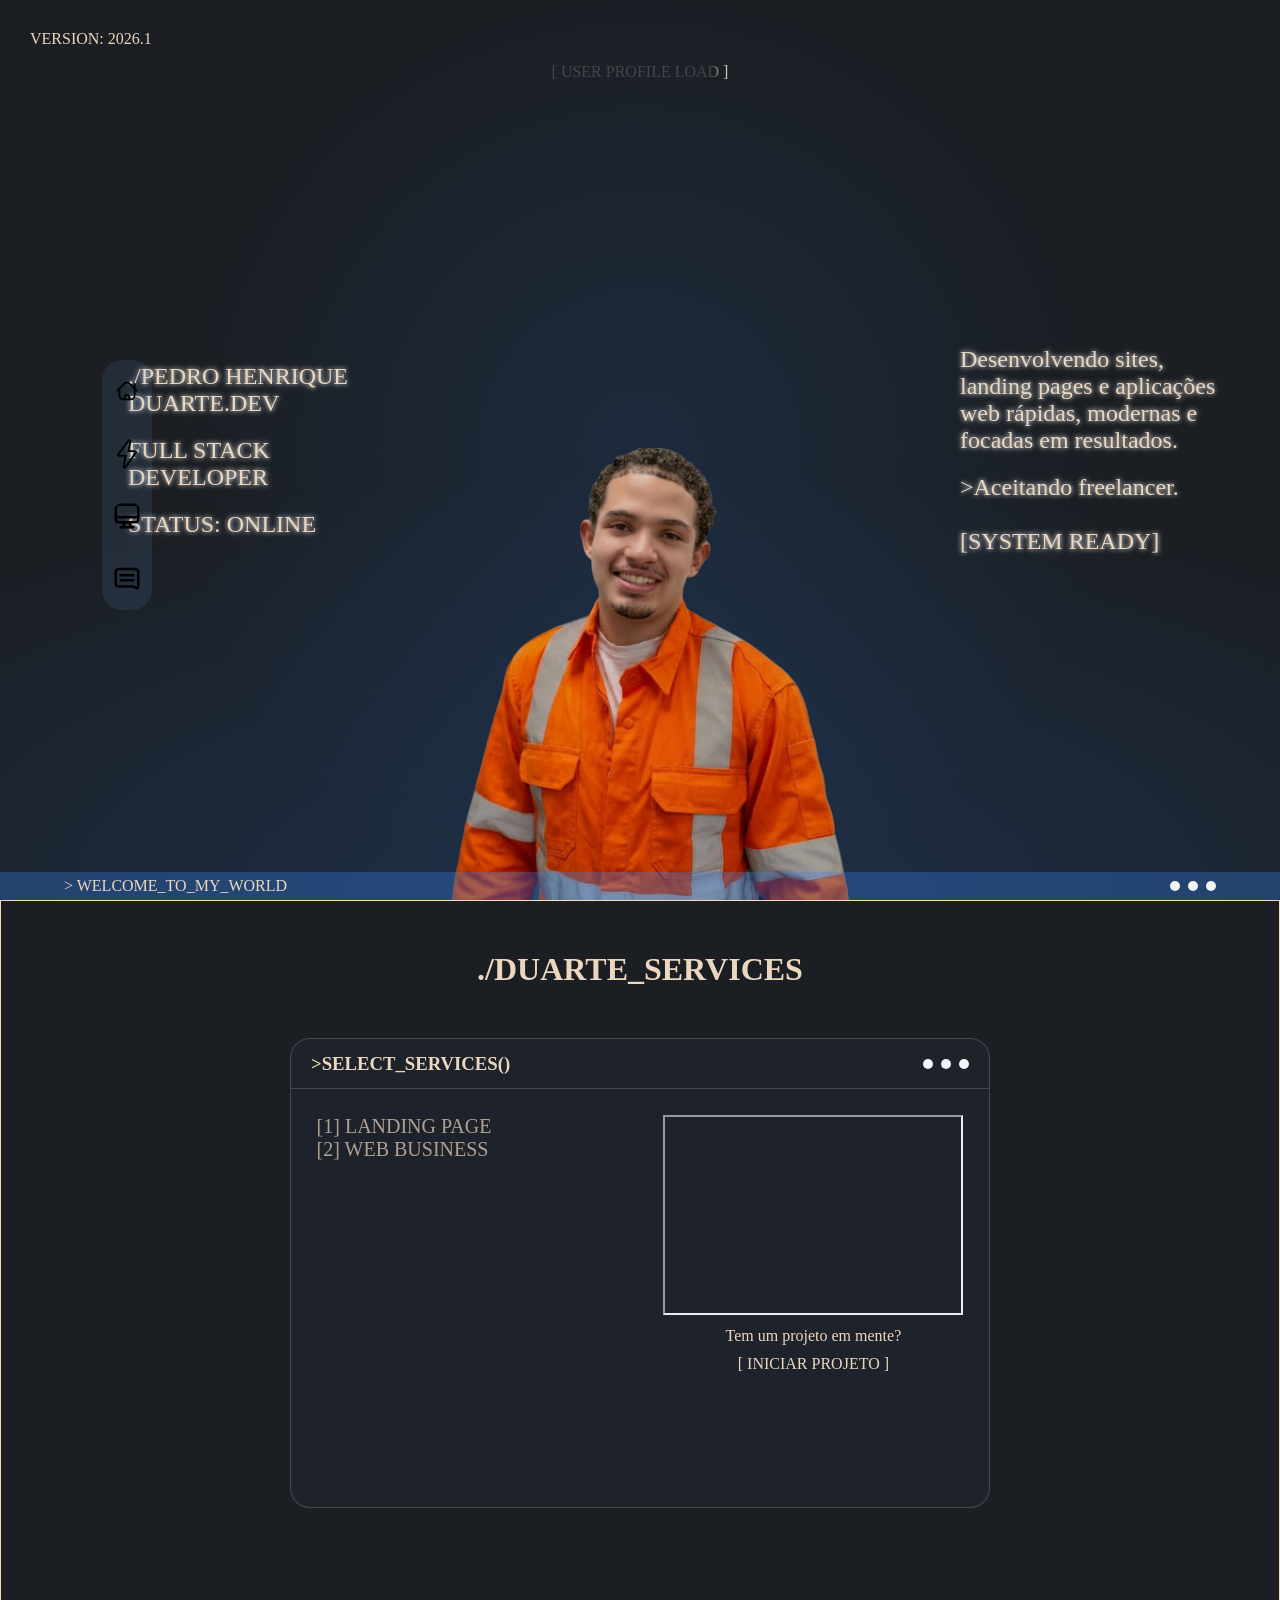
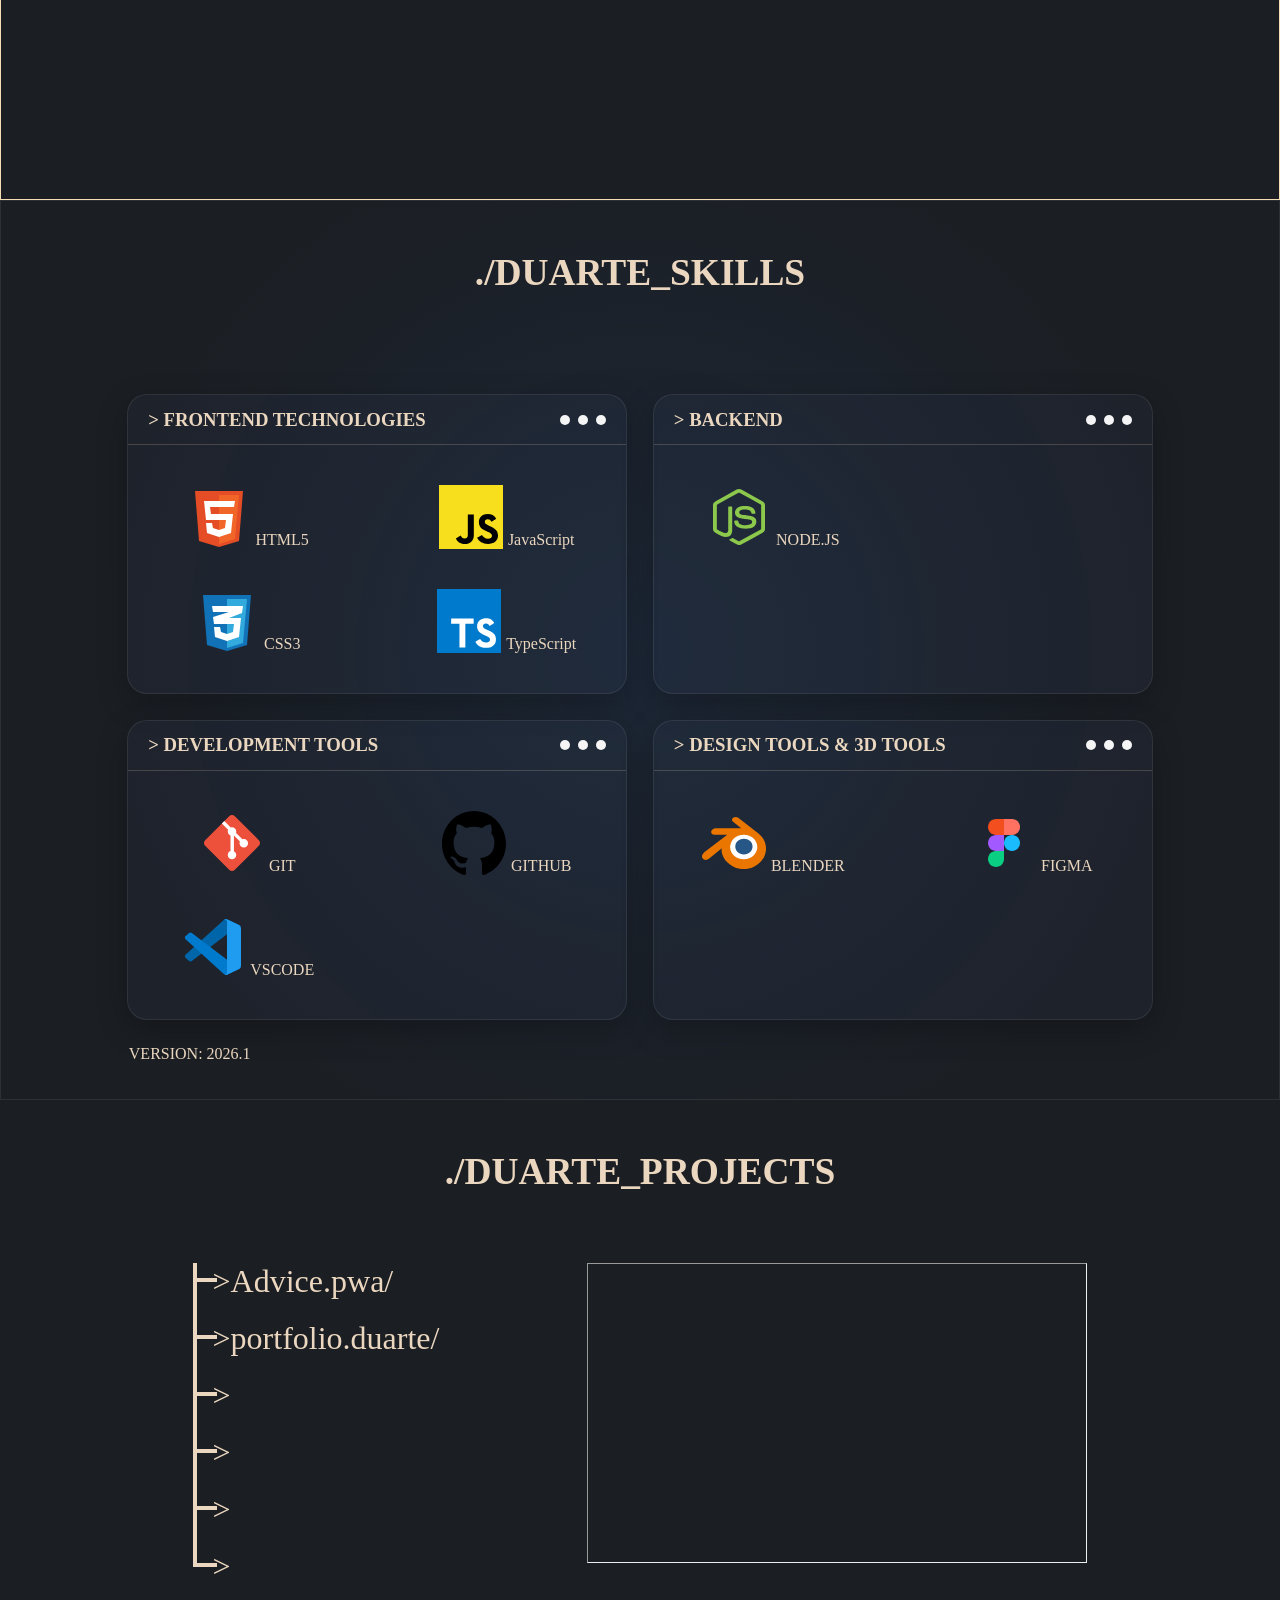
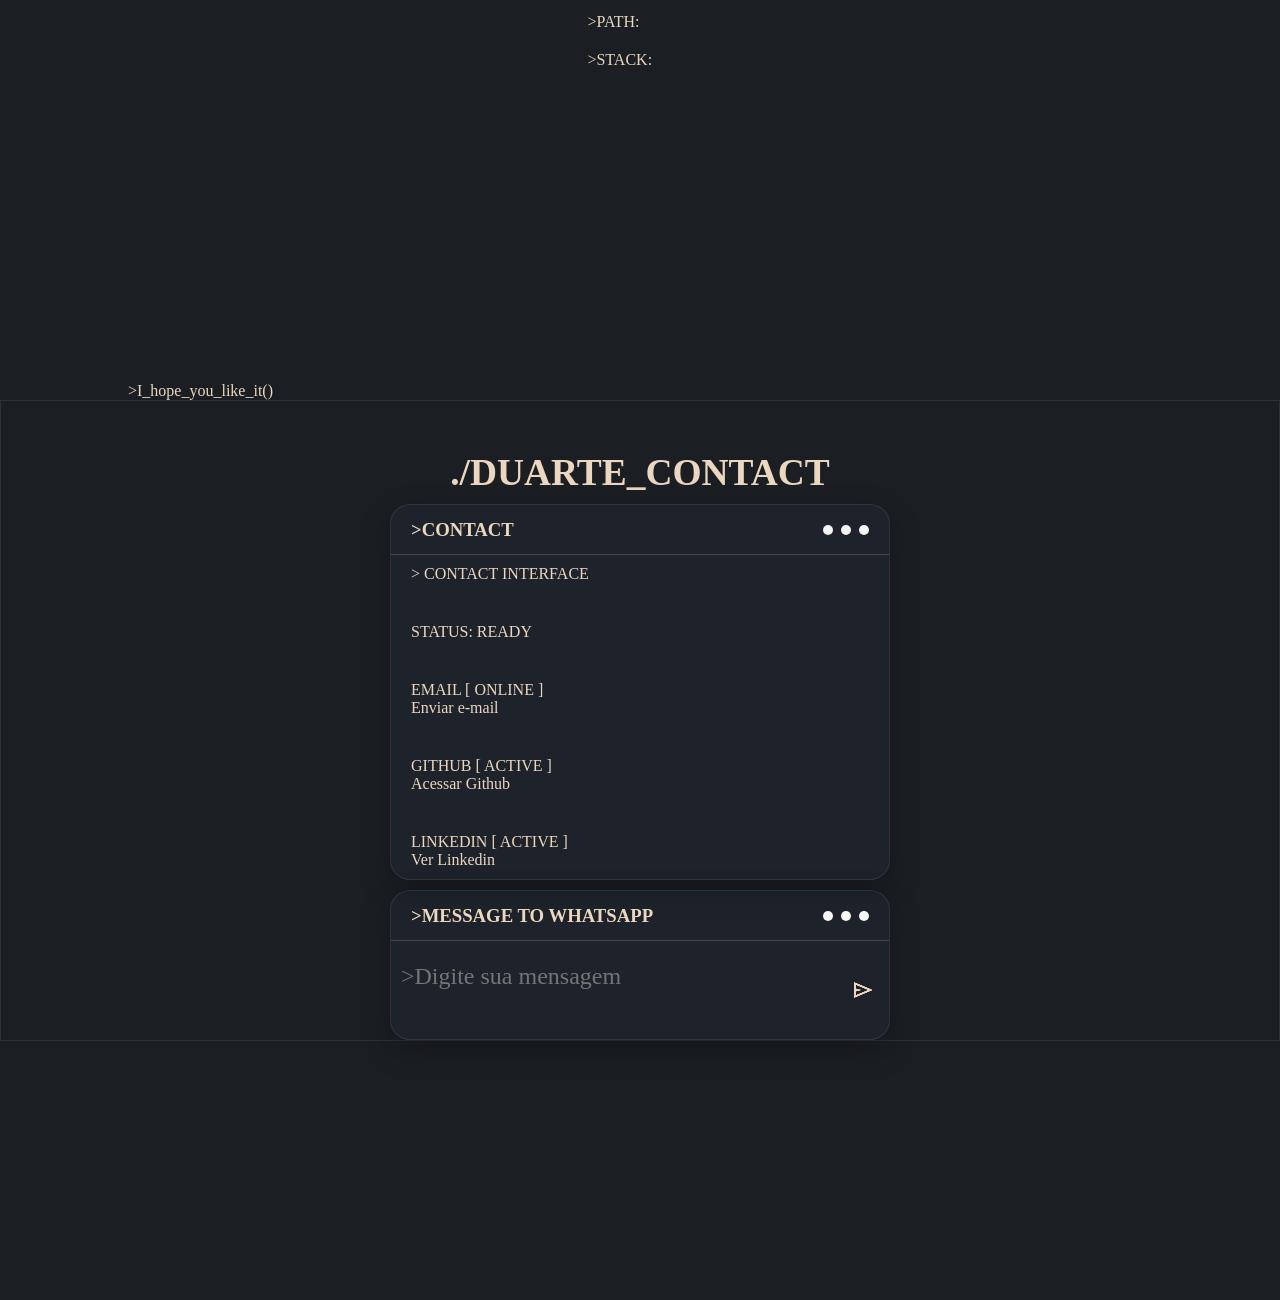
==== index.html @ cb62d14f "style: adjust layout and glow in service options" ====
<!doctype html>
<html lang="pt-BR">
  <head>
    <meta charset="UTF-8" />
    <meta name="viewport" content="width=device-width, initial-scale=1.0" />
    <title>Portfólio Duarte</title>
    <link rel="stylesheet" href="src/styles/main.css" />
  </head>

  <body>
    <aside class="nav-bar">
      <a href="#hero"
        ><img
          src="src/assets/icons/home-20-svgrepo-com.svg"
          alt="Go to hero section"
      /></a>
      <a href="#skills"
        ><img
          src="src/assets/icons/energy-svgrepo-com.svg"
          alt="Go to skills section"
      /></a>
      <a href="#projects"
        ><img
          src="src/assets/icons/monitor-alt-1-svgrepo-com.svg"
          alt="Go to projects section"
      /></a>
      <a href="#contact"
        ><img
          src="src/assets/icons/message-square-lines-alt-svgrepo-com.svg"
          alt="Go to contact section"
      /></a>
    </aside>
    <main>
      <section id="hero">
        <picture class="hero-background"></picture>
        <div class="hero-system">
          <span>VERSION: 2026.1</span>
        </div>

        <div class="profile-load shimmer-text">
          <span>[ USER PROFILE LOAD ]</span>
        </div>

        <div class="hero-content">
          <div class="hero-info text-glow">
            <p>
              ./PEDRO HENRIQUE<br />
              <span>DUARTE.DEV</span>
            </p>

            <p>
              FULL STACK<br />
              DEVELOPER
            </p>

            <p>STATUS: ONLINE</p>
          </div>
          <div class="hero-image">
            <img
              fetchpriority="high"
              src="src/assets/images/result-sem-fundo.webp"
              alt="Pedro Henrique Duarte"
            />
          </div>
          <div class="hero-description text-glow">
            <p>
              Desenvolvendo sites, landing pages e aplicações web rápidas,
              modernas e focadas em resultados.
            </p>

            <span
              >>Aceitando freelancer. <br /><br />
              [SYSTEM READY]</span
            >
          </div>
        </div>

        <div class="footer hero-footer">
          <div class="hero-footer-content">
            <p>&gt; WELCOME_TO_MY_WORLD</p>

            <div class="meatball">
              <span class="point"></span>
              <span class="point"></span>
              <span class="point"></span>
            </div>
          </div>
        </div>
      </section>
      <!-- <section class="aboutMe" id="aboutMe">
        <h3 class="section-title">./Duarte_About</h3>
      </section> -->

      <section class="services" id="services">
        <h3 class="section-title service-title">./Duarte_Services</h3>
        <div class="service-container">
          <div class="service-card">
            <div class="card-header">
              <h3>>SELECT_SERVICES()</h3>
              <div class="meatball">
                <span class="point"></span>
                <span class="point"></span>
                <span class="point"></span>
              </div>
            </div>
            <div class="card-content-service">
              <div class="services-info">
                <ul class="service-options">
                  <li data-service="landingPage">[1] LANDING PAGE</li>
                  <li data-service="webBusiness">[2] WEB BUSINESS</li>
                </ul>
                <p class="service-description"></p>
                <p class="service-ideal"></p>
                <p class="service-delivery"></p>
              </div>
              <div>
                <iframe
                  id="service-photo"
                  class="service-frame"
                  src=""
                  title="Demonstração dos Serviços"
                  loading="lazy"
                  scrolling="no"
                >
                </iframe>
                <div class="service-start">
                  <p>Tem um projeto em mente?</p>
                  <span>[ INICIAR PROJETO ]</span>
                </div>
              </div>
            </div>
          </div>
        </div>
      </section>

      <section class="skills" id="skills">
        <div class="section-title">
          <h3>./Duarte_Skills</h3>
        </div>

        <div class="skills-container">
          <div class="skills-card">
            <div class="card-header">
              <h3>> FRONTEND TECHNOLOGIES</h3>
              <div class="meatball">
                <span class="point"></span>
                <span class="point"></span>
                <span class="point"></span>
              </div>
            </div>
            <div class="card-content">
              <div class="skill-item">
                <img
                  class="skill-icon"
                  src="src/assets/icons/html-5-svgrepo-com.svg"
                  loading="lazy"
                  alt="HTML5"
                  decoding="async"
                />
                <span>HTML5</span>
              </div>
              <div class="skill-item">
                <img
                  class="skill-icon"
                  src="src/assets/icons/javascript-logo-svgrepo-com.svg"
                  loading="lazy"
                  decoding="async"
                  alt="Icone JAVASCRIPT"
                />
                <span>JavaScript</span>
              </div>
              <div class="skill-item">
                <img
                  class="skill-icon"
                  src="src/assets/icons/css-3-svgrepo-com.svg"
                  loading="lazy"
                  alt="Icone CSS3"
                  decoding="async"
                />
                <span>CSS3</span>
              </div>
              <div class="skill-item">
                <img
                  class="skill-icon"
                  src="src/assets/icons/typescript-icon-svgrepo-com.svg"
                  loading="lazy"
                  alt="Icone TYPESCRIPT"
                  decoding="async"
                />
                <span>TypeScript</span>
              </div>
            </div>
          </div>
          <div class="skills-card">
            <div class="card-header">
              <h3>> BACKEND</h3>
              <div class="meatball">
                <span class="point"></span>
                <span class="point"></span>
                <span class="point"></span>
              </div>
            </div>
            <div class="card-content">
              <div class="skill-item">
                <img
                  class="skill-icon"
                  src="src/assets/icons/node-js-svgrepo-com.svg"
                  loading="lazy"
                  alt="Icone NODE.JS"
                  decoding="async"
                />
                <span>NODE.JS</span>
              </div>
            </div>
          </div>
          <div class="skills-card">
            <div class="card-header">
              <h3>> DEVELOPMENT TOOLS</h3>
              <div class="meatball">
                <span class="point"></span>
                <span class="point"></span>
                <span class="point"></span>
              </div>
            </div>
            <div class="card-content">
              <div class="skill-item">
                <img
                  class="skill-icon"
                  src="src/assets/icons/git-svgrepo-com.svg"
                  loading="lazy"
                  decoding="async"
                  alt="Icone GIT"
                />
                <span>GIT</span>
              </div>
              <div class="skill-item">
                <img
                  class="skill-icon"
                  src="src/assets/icons/github-142-svgrepo-com.svg"
                  loading="lazy"
                  alt="Icone GITHUB"
                  decoding="async"
                />
                <span>GITHUB</span>
              </div>
              <div class="skill-item">
                <img
                  class="skill-icon"
                  src="src/assets/icons/vscode-svgrepo-com.svg"
                  loading="lazy"
                  decoding="async"
                  alt="Icone VSCODE"
                />
                <span>VSCODE</span>
              </div>
            </div>
          </div>
          <div class="skills-card">
            <div class="card-header">
              <h3>> DESIGN TOOLS & 3D TOOLS</h3>
              <div class="meatball">
                <span class="point"></span>
                <span class="point"></span>
                <span class="point"></span>
              </div>
            </div>
            <div class="card-content">
              <div class="skill-item">
                <img
                  class="skill-icon"
                  src="src/assets/icons/blender-svgrepo-com.svg"
                  loading="lazy"
                  alt="Icone Blender"
                  decoding="async"
                />
                <span>BLENDER</span>
              </div>
              <div class="skill-item">
                <img
                  class="skill-icon"
                  src="src/assets/icons/figma-svgrepo-com.svg"
                  loading="lazy"
                  alt="Icone FIGMA"
                  decoding="async"
                />
                <span>FIGMA</span>
              </div>
            </div>
          </div>
          <footer class="skills-footer footer">
            <p>VERSION: 2026.1</p>
          </footer>
        </div>
      </section>
      <section id="projects">
        <!-- <div class="projects-transition">
        <div class="projects-header">
          <p>>cd ./Duarte_Projects</p>
        </div>

        <div class="progress-bar">
          <div class="progress"></div>
        </div>

        <footer class="projects-footer">
          <p>VERSION: 2026.1</p>
        </footer>
      </div> -->

        <div class="projects-interface">
          <div class="section-title">
            <h3>./Duarte_Projects</h3>
          </div>

          <div class="projects-content">
            <aside class="projects-tree">
              <ul>
                <li class="project">></li>
                <li class="project">></li>
                <li class="project">></li>
                <li class="project">></li>
                <li class="project">></li>
                <li class="project">></li>
              </ul>
            </aside>
            <article class="project-details">
              <div class="project-image">
                <a target="_blank" class="project-git" id="project-git">
                  <iframe
                    id="project-photo"
                    class="project-frame"
                    src=""
                    title="Demonstração do Projeto Flutuante"
                    loading="lazy"
                    scrolling="no"
                  >
                  </iframe>

                  <p id="project-description" class="project-description"></p>
                </a>
              </div>

              <ul class="project-info">
                <li>>PATH:</li>

                <li>>STACK:</li>
              </ul>
            </article>
          </div>
        </div>
        <footer class="projects-footer footer">
          <p>>I_hope_you_like_it()</p>
        </footer>
      </section>
      <section id="contact">
        <!-- <div class="contact-transition">
        <div class="contact-header section-title">
          <p>>cd ./Duarte_Contact</p>
        </div>

        <div class="progress-bar">
          <div class="progress"></div>
        </div>

        <footer class="contact-footer footer">
          <p>VERSION: 2026.1</p>
        </footer>
      </div> -->
        <div class="contact-interface">
          <div class="contact-title section-title">
            <h3>./Duarte_Contact</h3>
          </div>
          <div class="contact-card">
            <div class="card-header">
              <h3>&gt;CONTACT</h3>
              <div class="meatball">
                <span class="point"></span>
                <span class="point"></span>
                <span class="point"></span>
              </div>
            </div>
            <div class="card-content contact-content">
              <p>&gt; CONTACT INTERFACE</p>
              <p>STATUS: READY</p>
              <p>
                EMAIL [ ONLINE ]<br /><a
                  href="mailto:pedrohduarte007@gmail.com"
                  target="_blank"
                  >Enviar e-mail</a
                >
              </p>
              <p>
                GITHUB [ ACTIVE ]<br /><a
                  href="https://github.com/Phduartebjj"
                  target="_blank"
                  >Acessar Github</a
                >
              </p>
              <p>
                LINKEDIN [ ACTIVE ]<br /><a
                  href="https://linkedin.com/in/pedro-duarte-7b3b0b361"
                  target="_blank"
                  >Ver Linkedin</a
                >
              </p>
            </div>
          </div>
          <div class="contact-card card-message">
            <div class="card-header">
              <h3>&gt;MESSAGE TO WHATSAPP</h3>
              <div class="meatball">
                <span class="point"></span>
                <span class="point"></span>
                <span class="point"></span>
              </div>
            </div>
            <div class="card-content">
              <textarea
                name="contact-message"
                placeholder=">Digite sua mensagem"
                id="contact-message"
              ></textarea>
              <button
                id="btn-send-message"
                class="btn-send-message"
                type="submit"
              >
                <img src="src/assets/icons/send.png" alt="" />
              </button>
            </div>
          </div>
        </div>
      </section>
    </main>
    <script src="https://cdn.jsdelivr.net/npm/gsap@3.15/dist/gsap.min.js"></script>
    <script type="module" src="main.js" defer></script>
  </body>
</html>
---- src/styles/main.css ----
@import url(reset.css);
@import url(fonts.css);
@import url(variables.css);
@import url(base.css);
@import url(components/effects.css);
@import url(sections/hero.css);
@import url(components/footer.css);
@import url(components/aside-bar.css);
@import url(components/card.css);
@import url(sections/service.css);
@import url(sections/skills.css);
@import url(sections/projects.css);
@import url(sections/contact.css);
@import url(responsive.css);
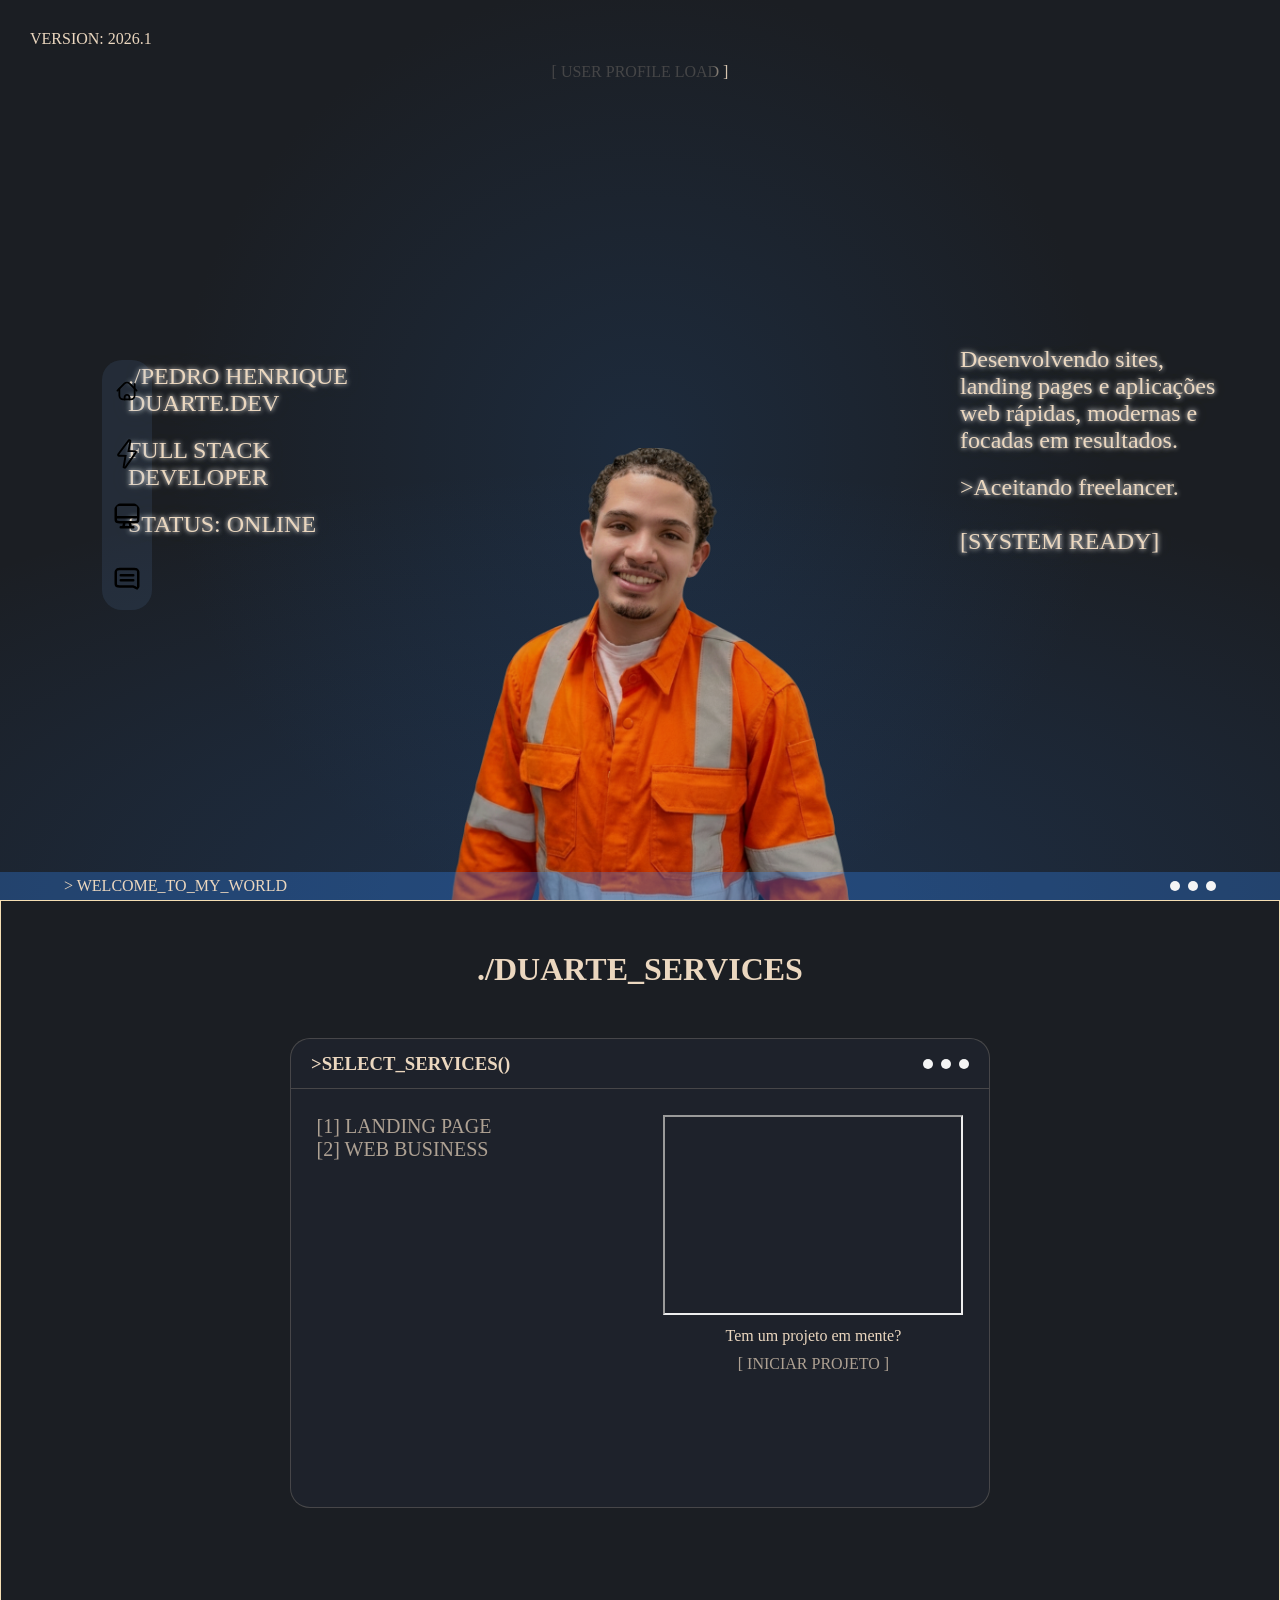
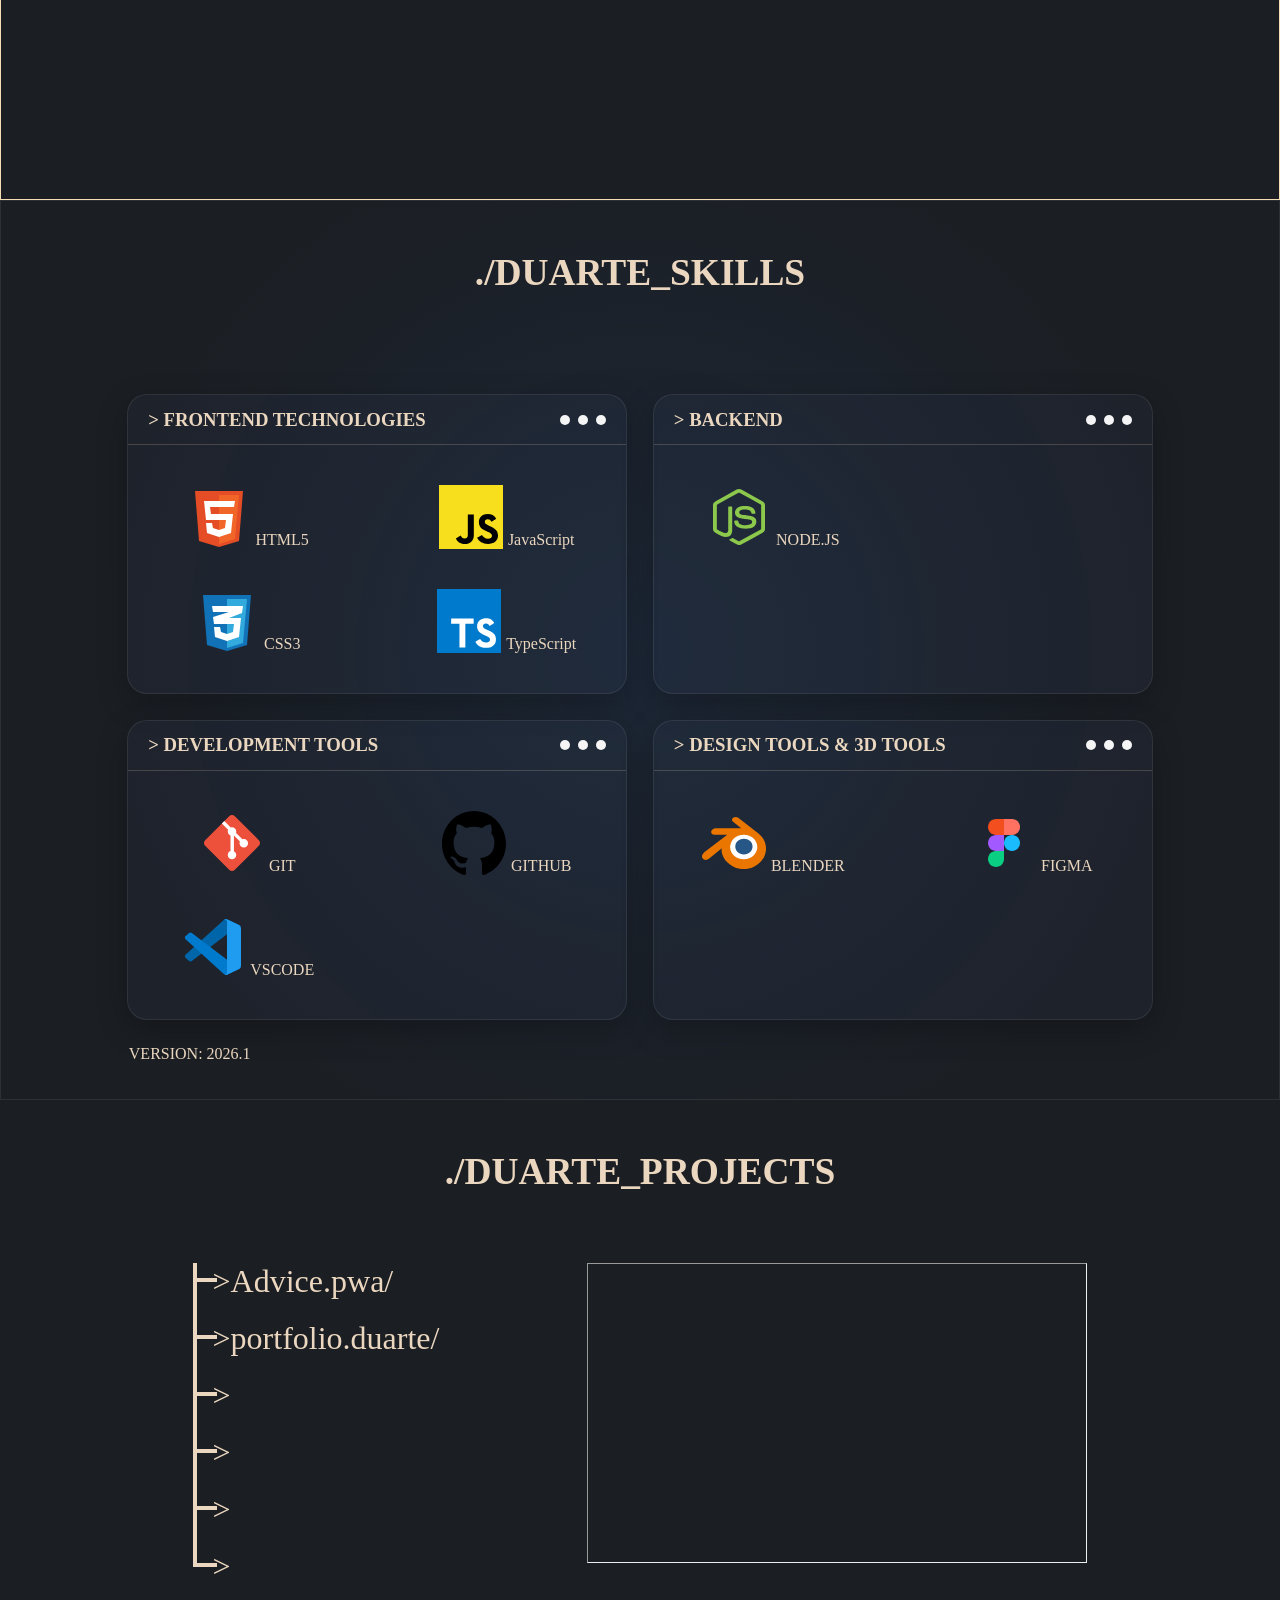
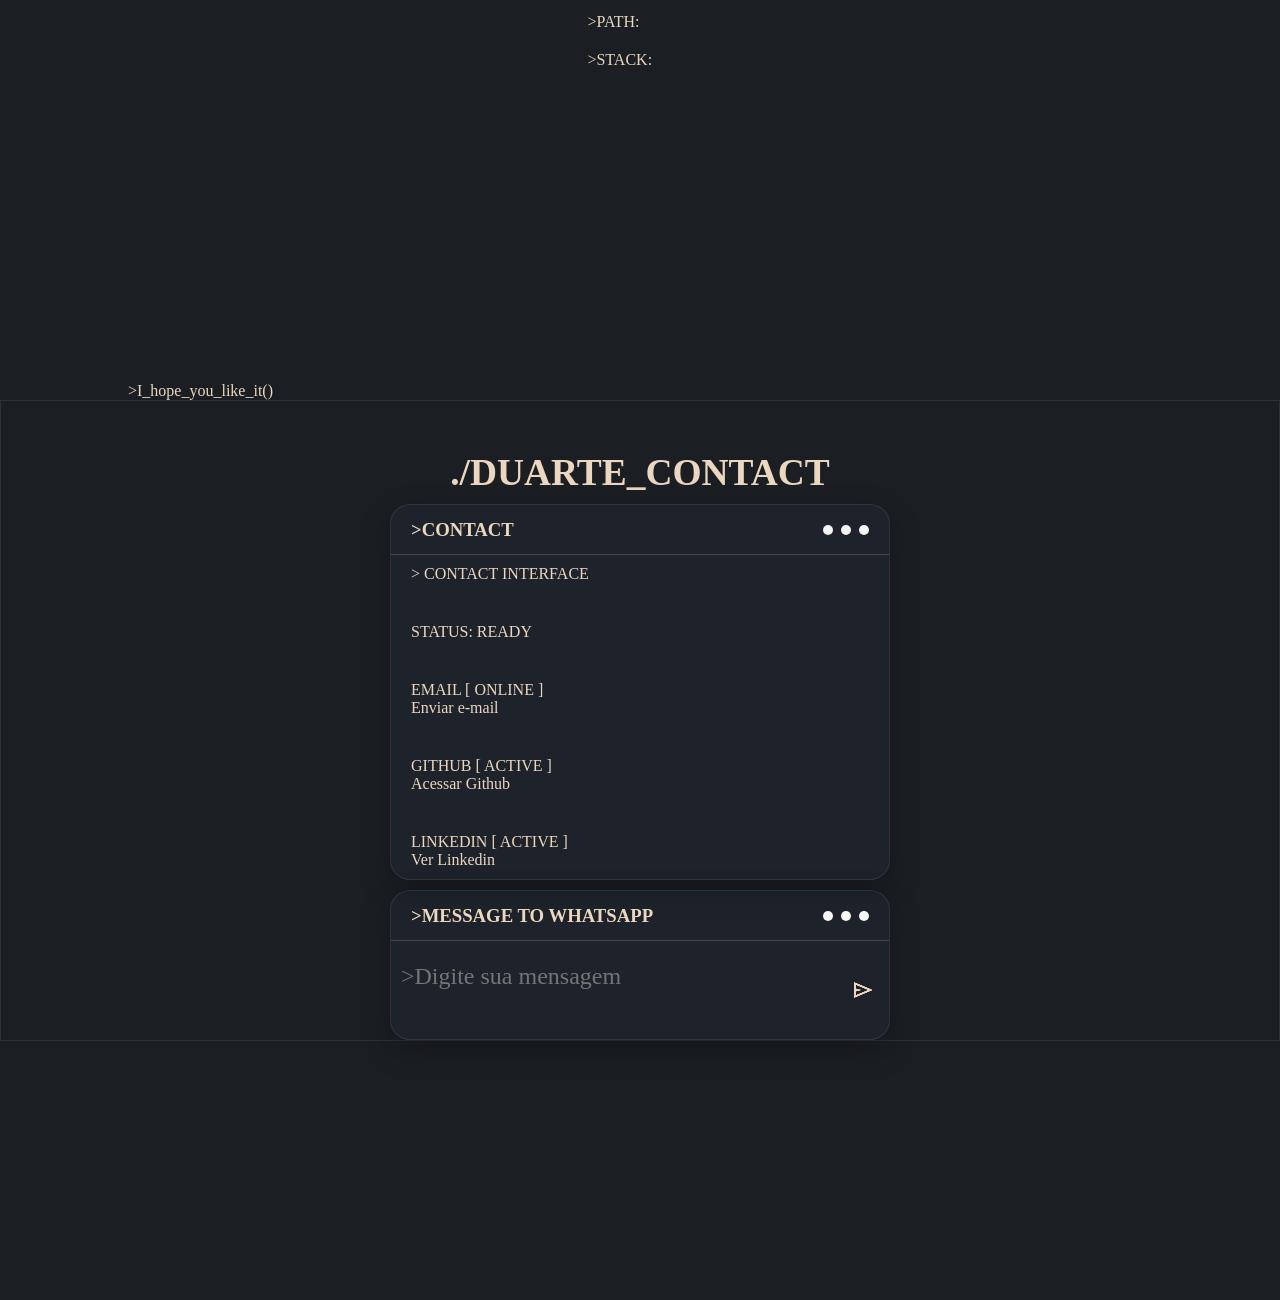
==== commit e4f446c5: "style: Adjust glow and hover in options" ====
--- a/index.html
+++ b/index.html
@@ -123,9 +123,9 @@
                   scrolling="no"
                 >
                 </iframe>
-                <div class="service-start">
+                <div class="service-start-options">
                   <p>Tem um projeto em mente?</p>
-                  <span>[ INICIAR PROJETO ]</span>
+                  <span class="service-start">[ INICIAR PROJETO ]</span>
                 </div>
               </div>
             </div>
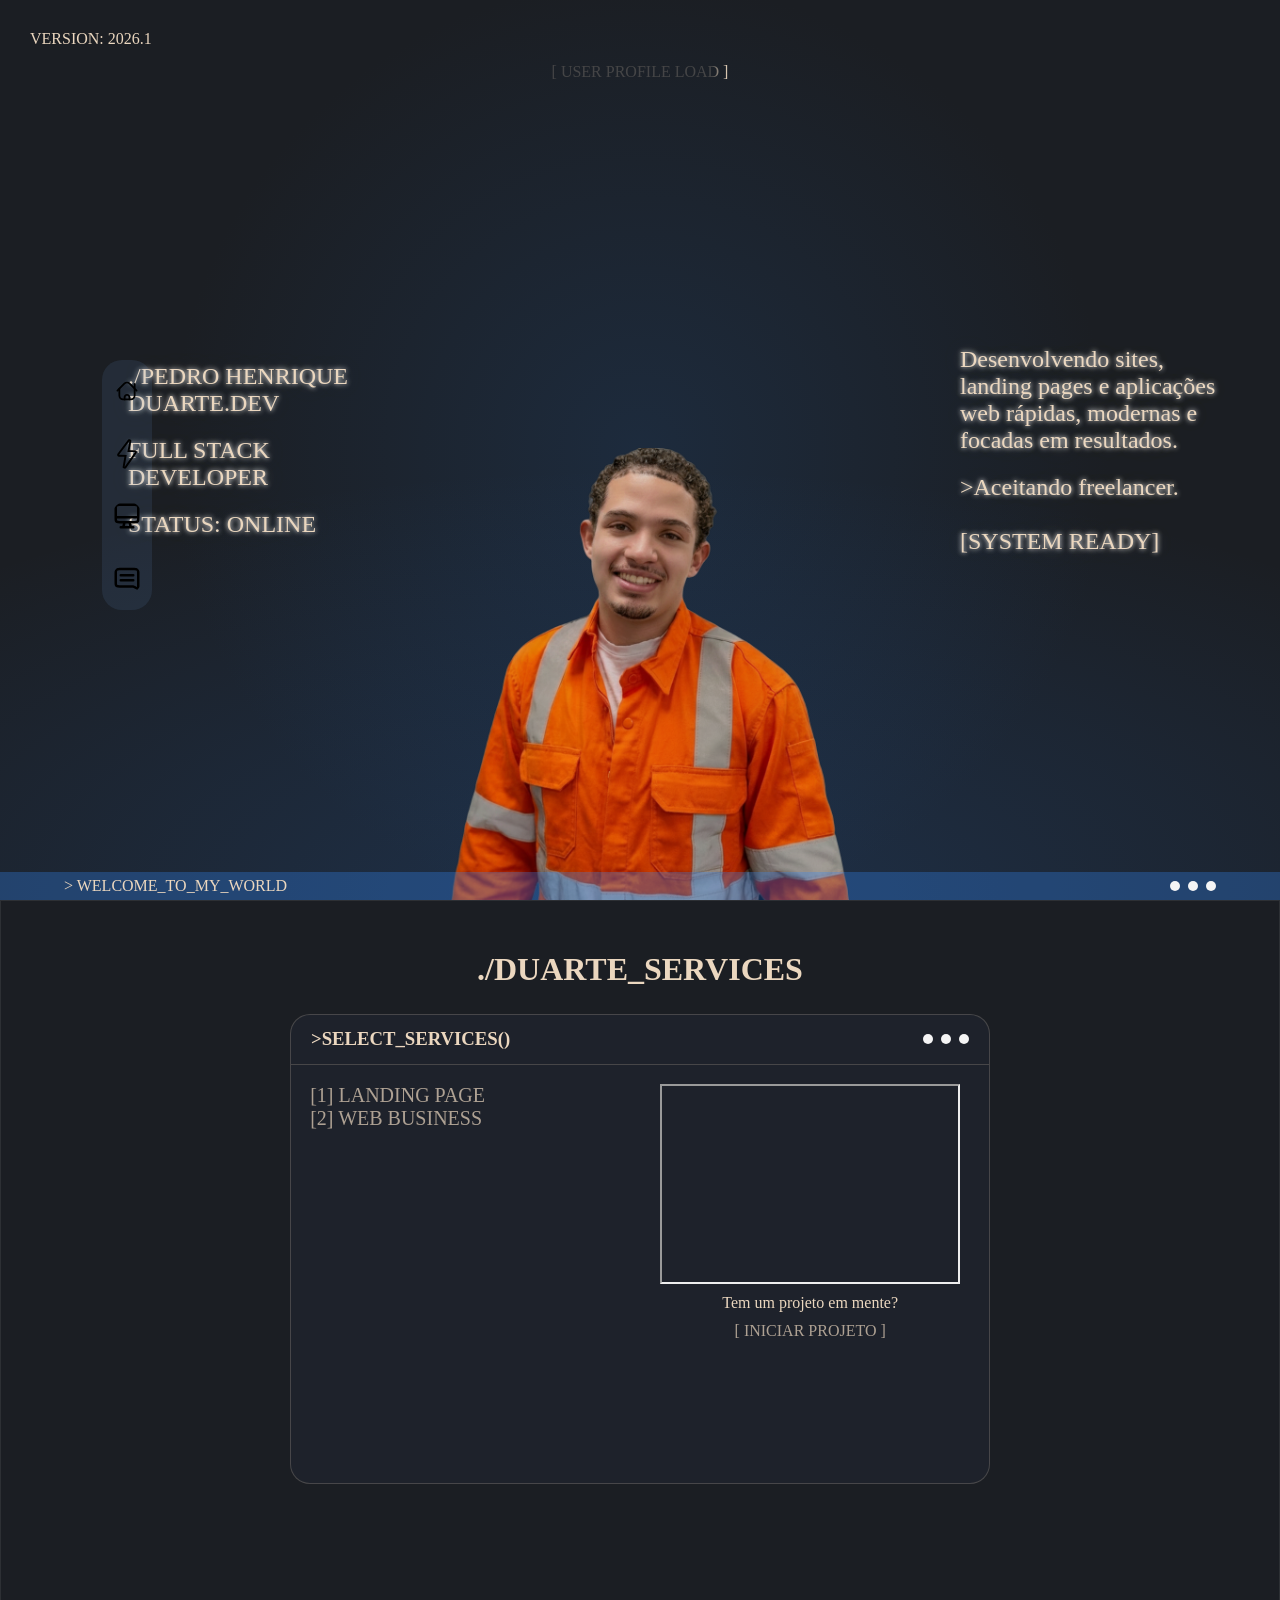
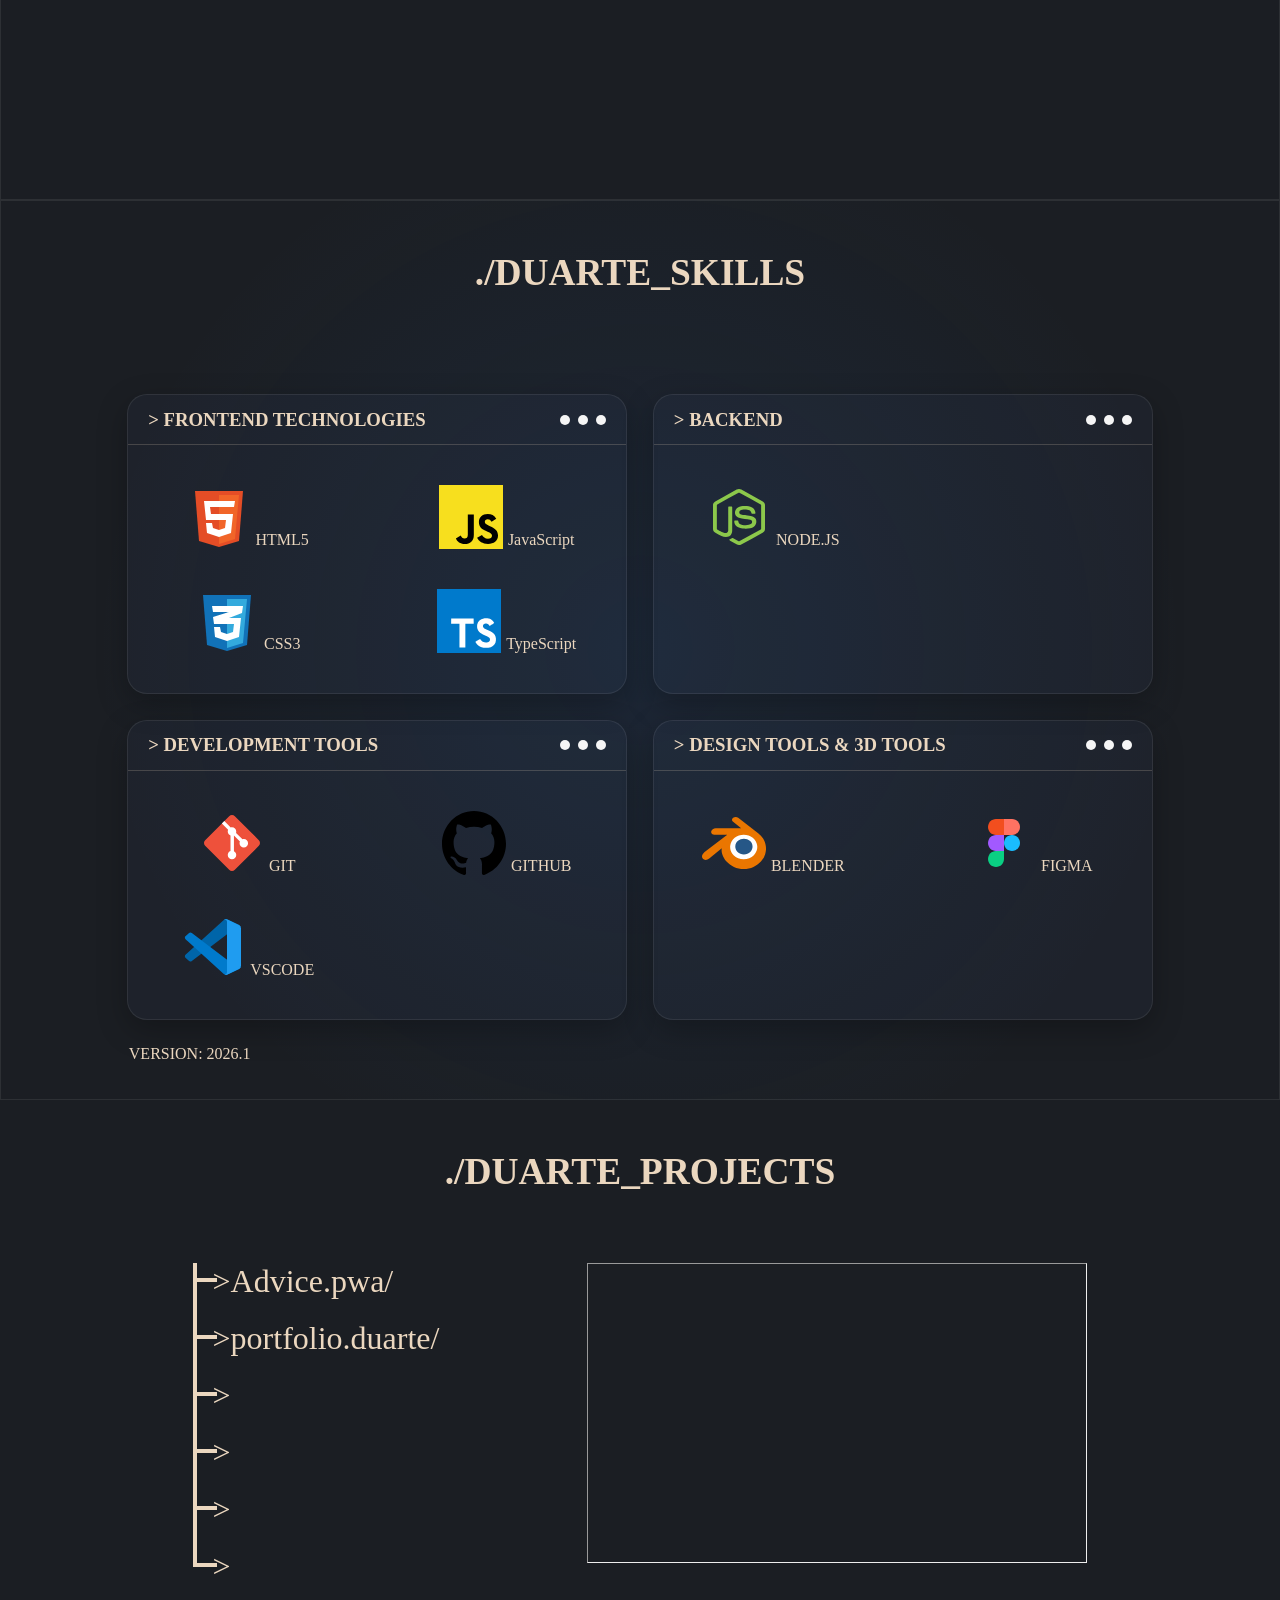
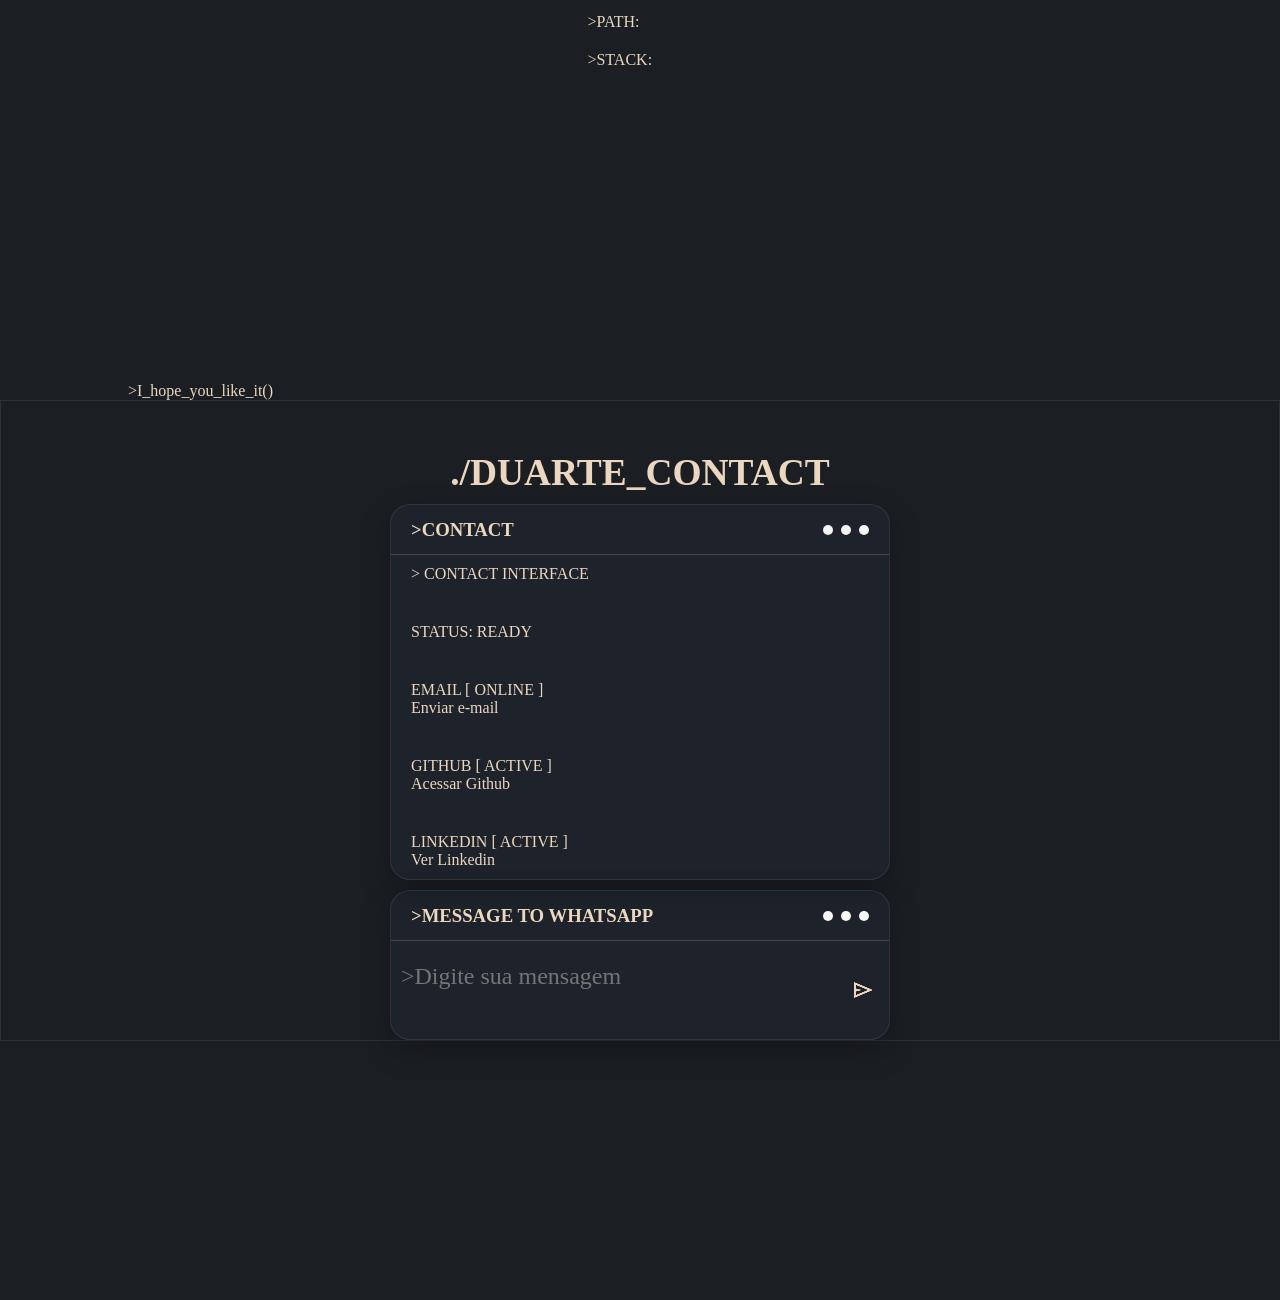
==== commit 007d44c9: "style: adjust responsive section service" ====
--- a/index.html
+++ b/index.html
@@ -109,11 +109,15 @@
                   <li data-service="landingPage">[1] LANDING PAGE</li>
                   <li data-service="webBusiness">[2] WEB BUSINESS</li>
                 </ul>
-                <p class="service-description"></p>
-                <p class="service-ideal"></p>
-                <p class="service-delivery"></p>
-              </div>
-              <div>
+                <div class="service-info-text">
+                  <p class="service-description"></p>
+                  <div class="service-info-category">
+                    <ul class="service-ideal"></ul>
+                    <ul class="service-delivery"></ul>
+                  </div>
+                </div>
+              </div>
+              <div class="container-frame-service">
                 <iframe
                   id="service-photo"
                   class="service-frame"
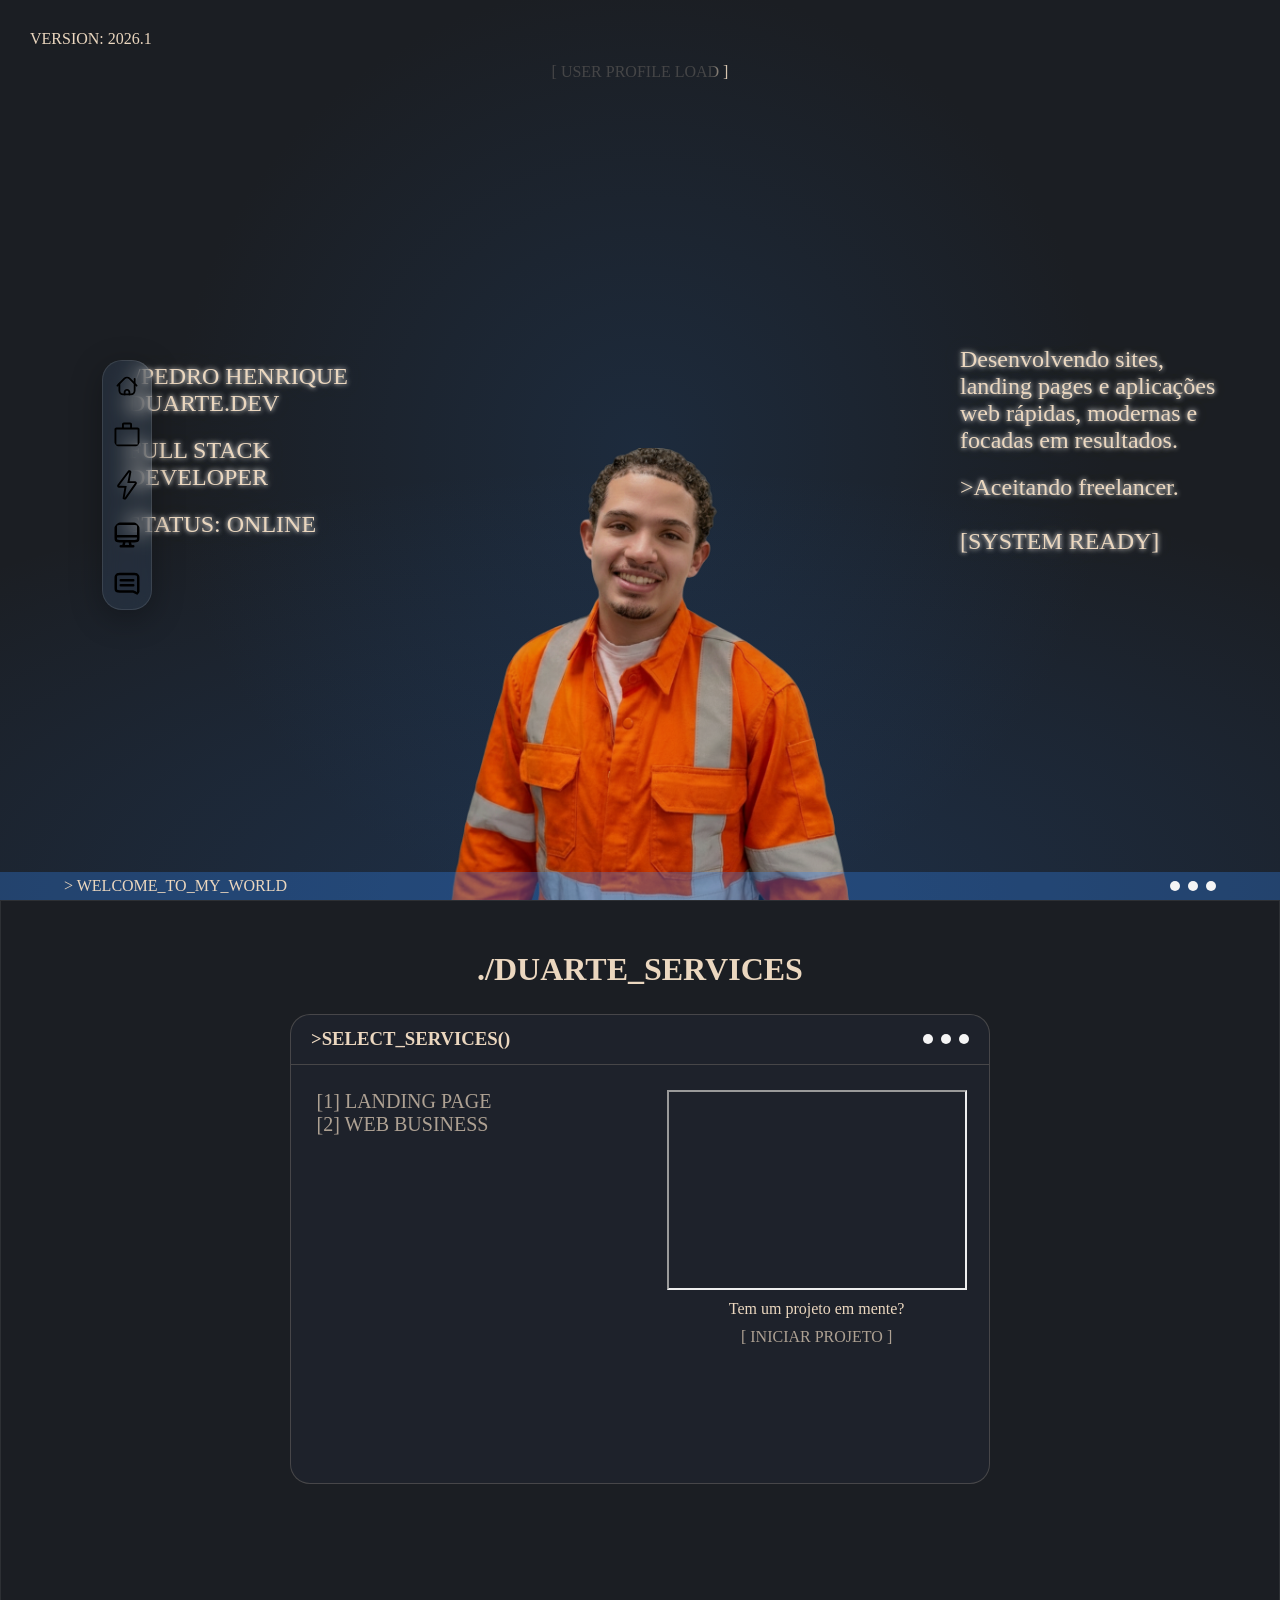
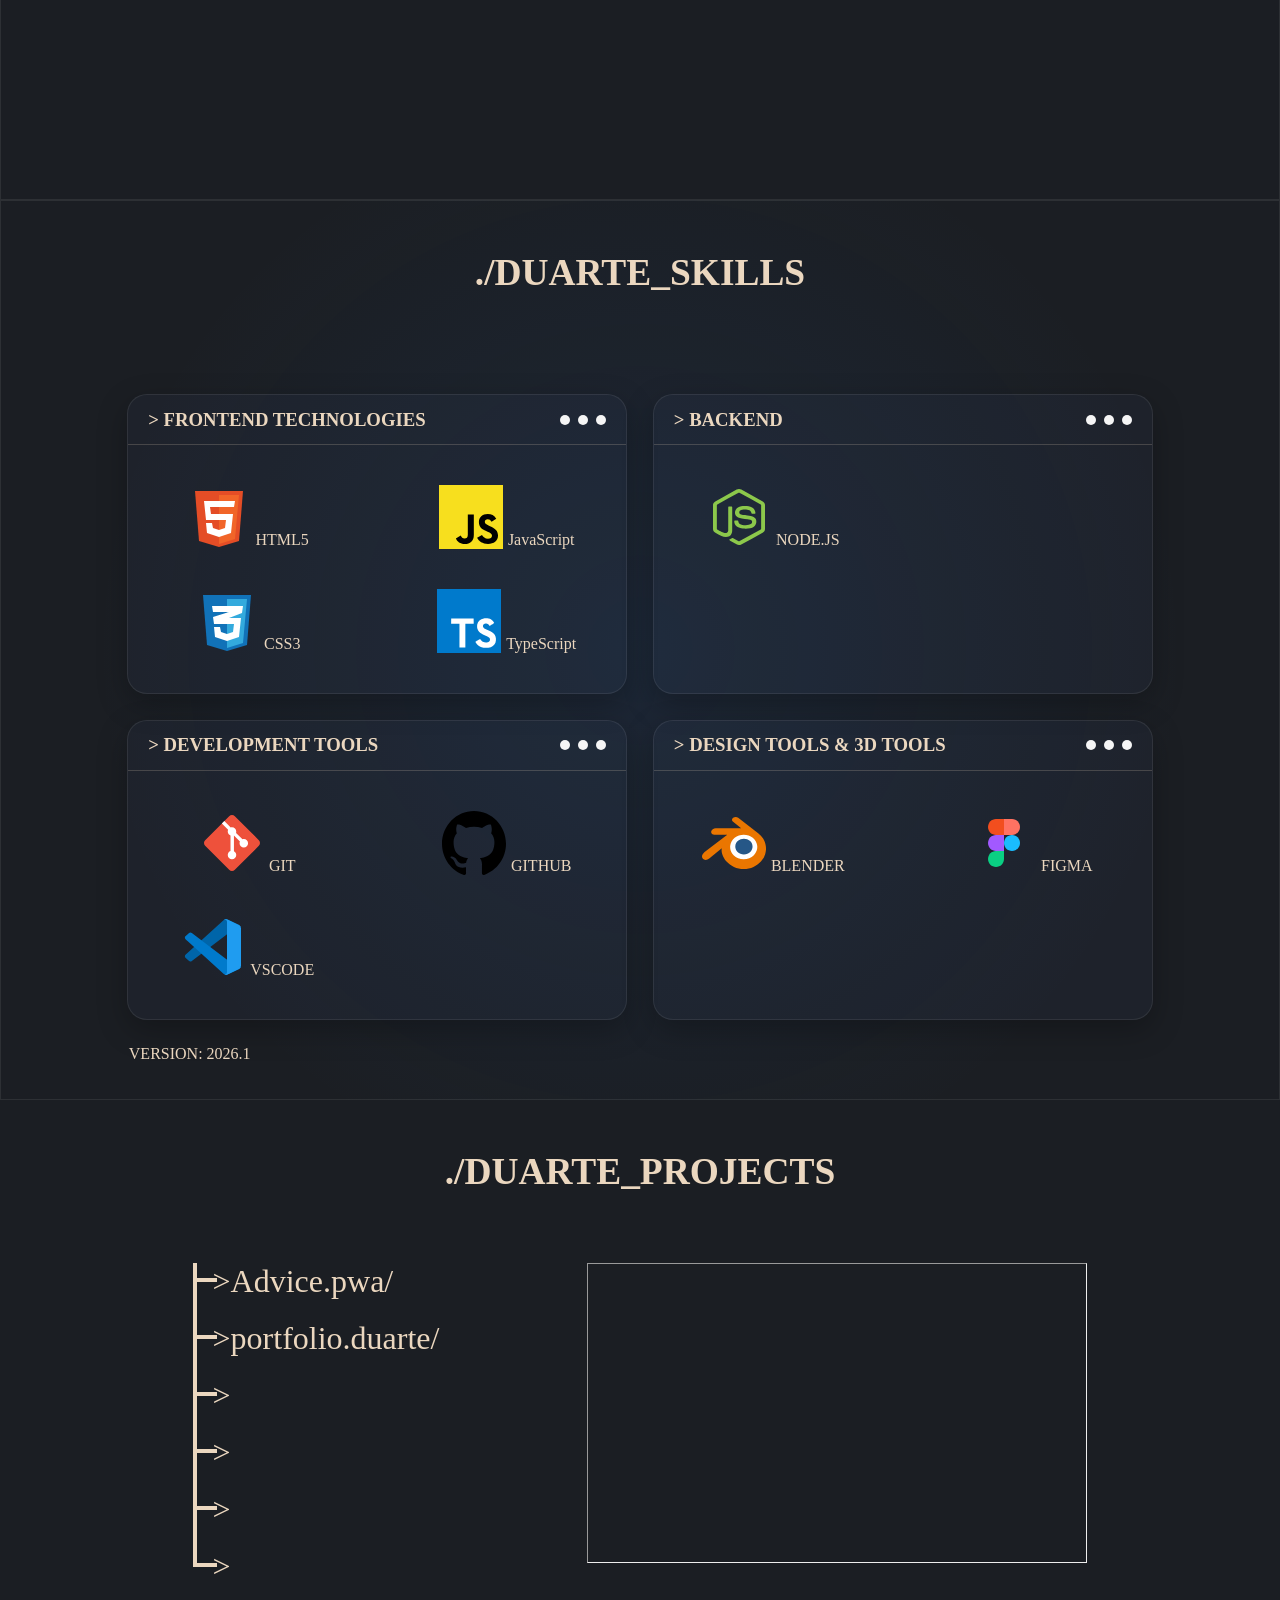
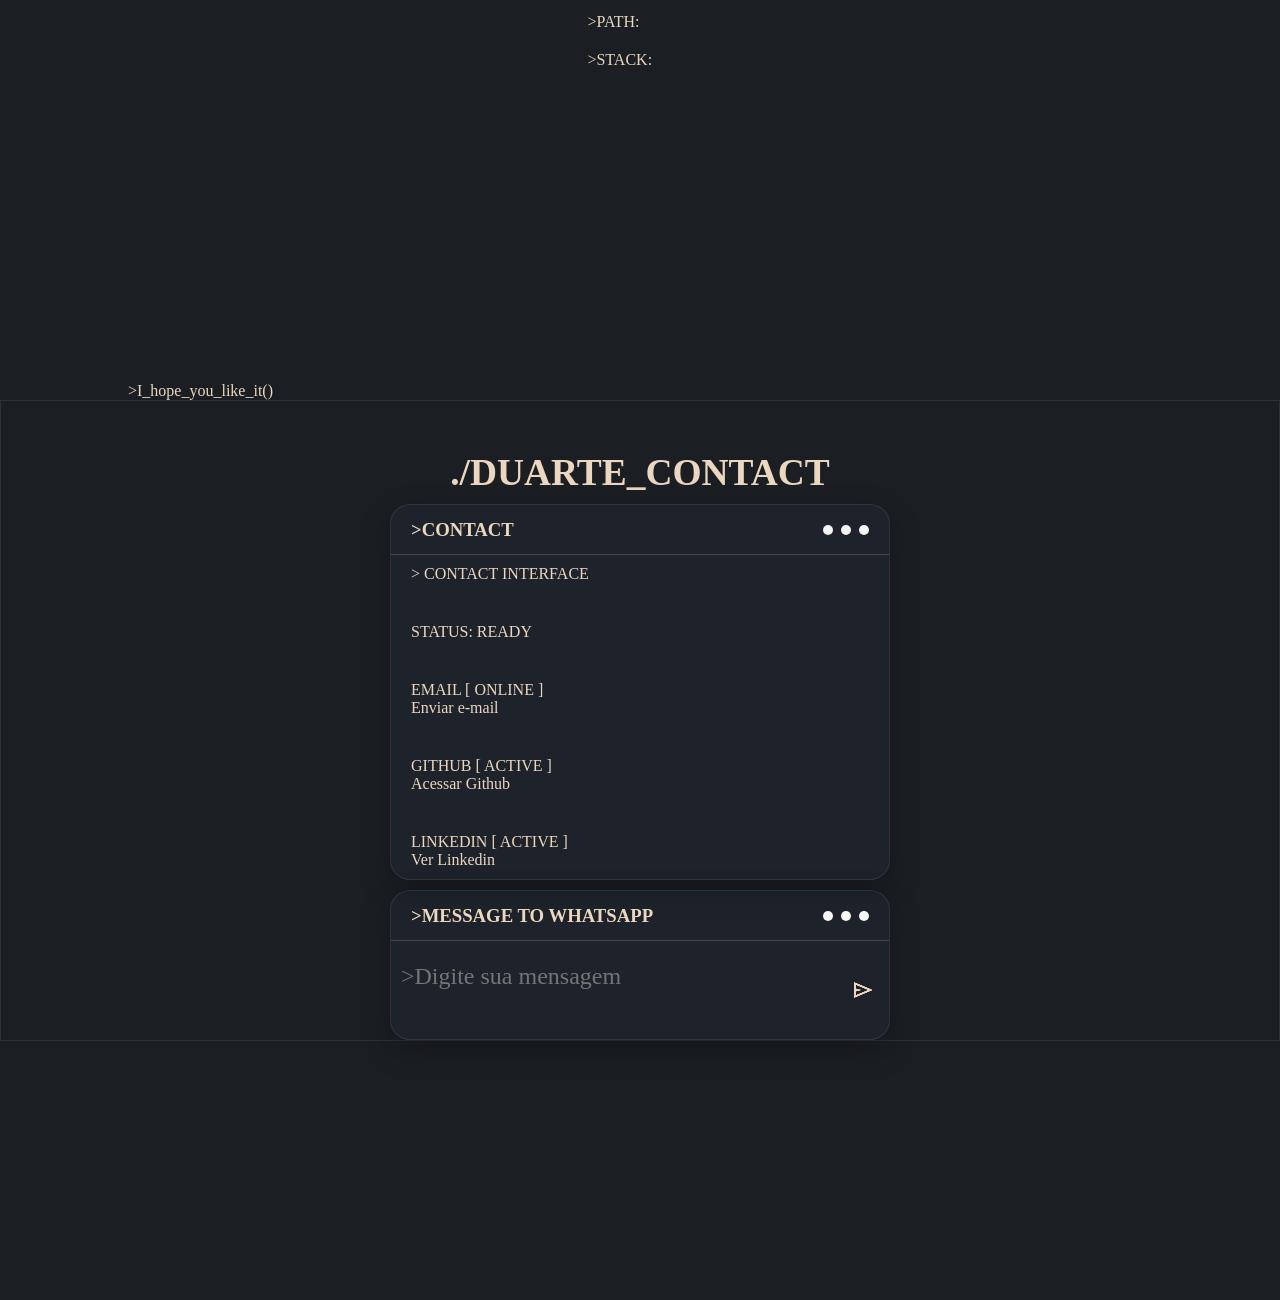
==== commit e3238ff3: "style: finish service section layout and design" ====
--- a/index.html
+++ b/index.html
@@ -13,6 +13,11 @@
         ><img
           src="src/assets/icons/home-20-svgrepo-com.svg"
           alt="Go to hero section"
+      /></a>
+      <a href="#services"
+        ><img
+          src="src/assets/icons/work_48dp_000000_FILL0_wght400_GRAD0_opsz48.svg"
+          alt="Go to services section"
       /></a>
       <a href="#skills"
         ><img
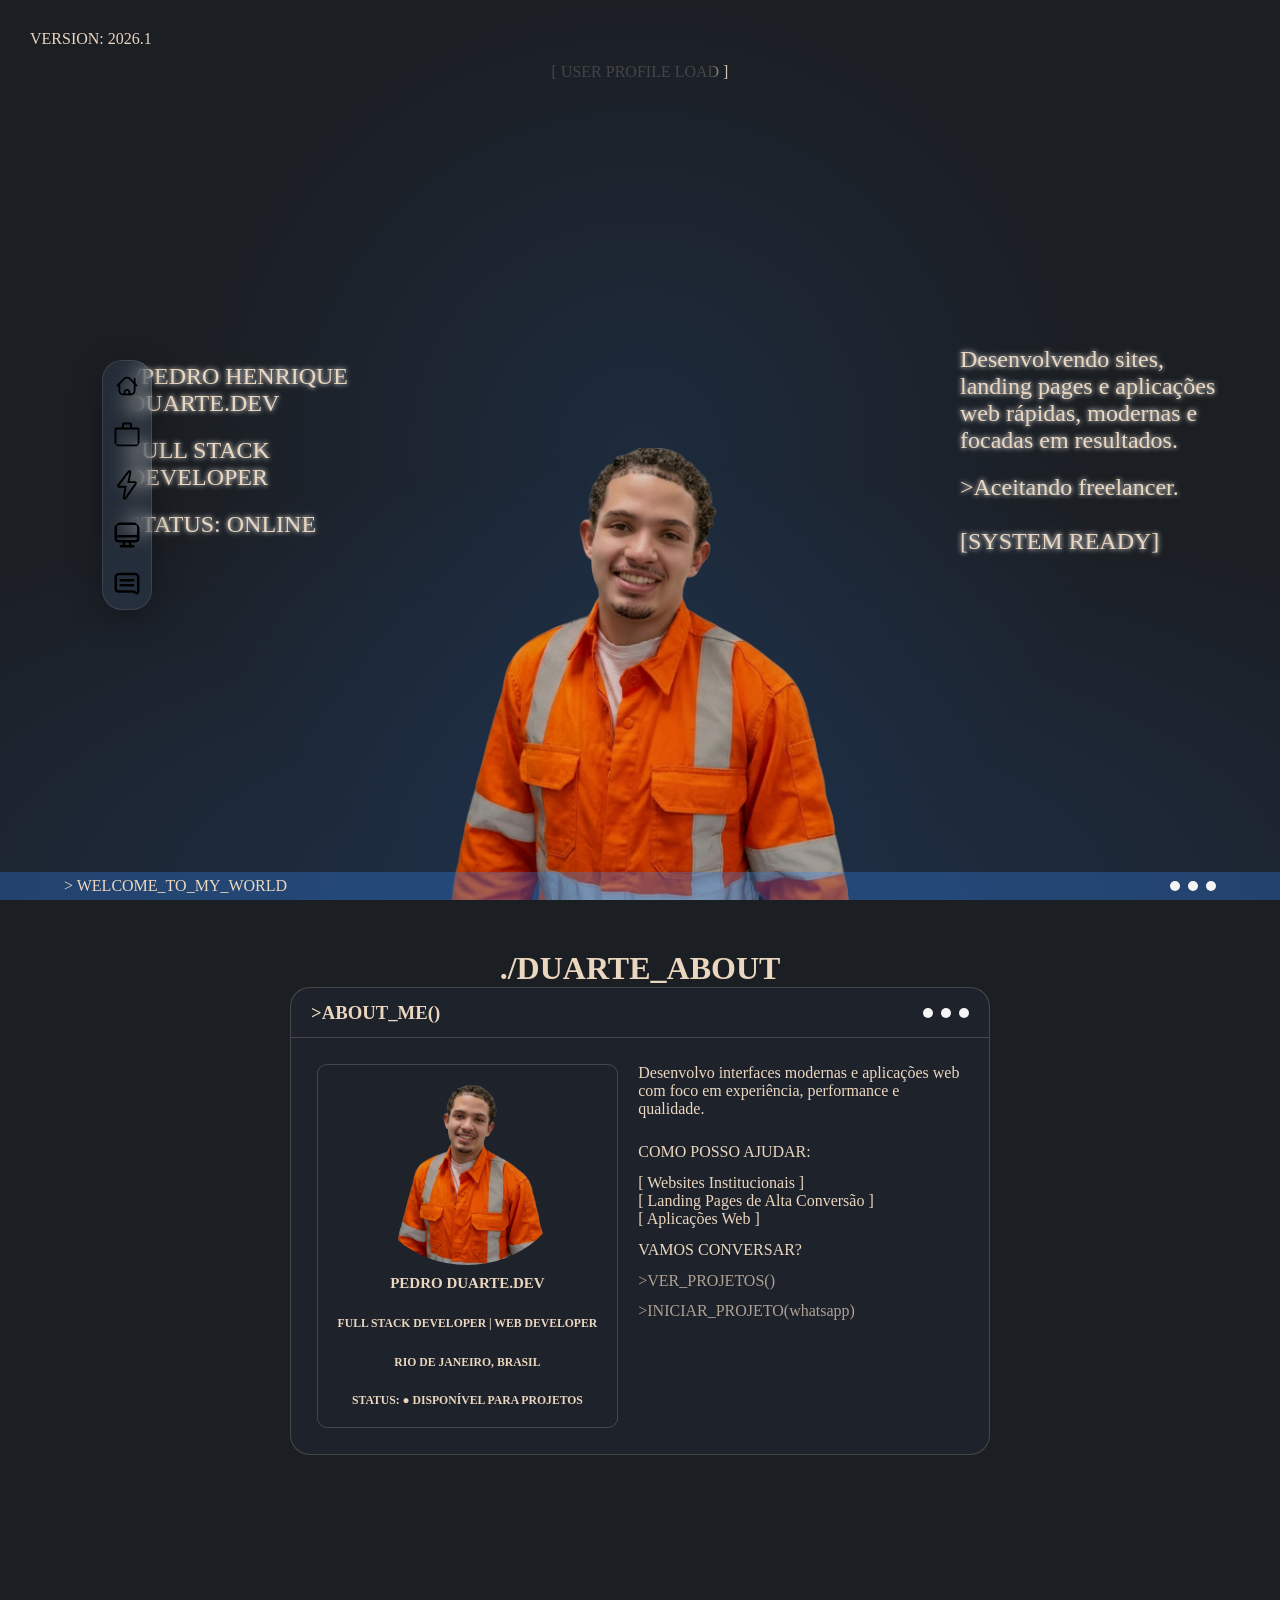
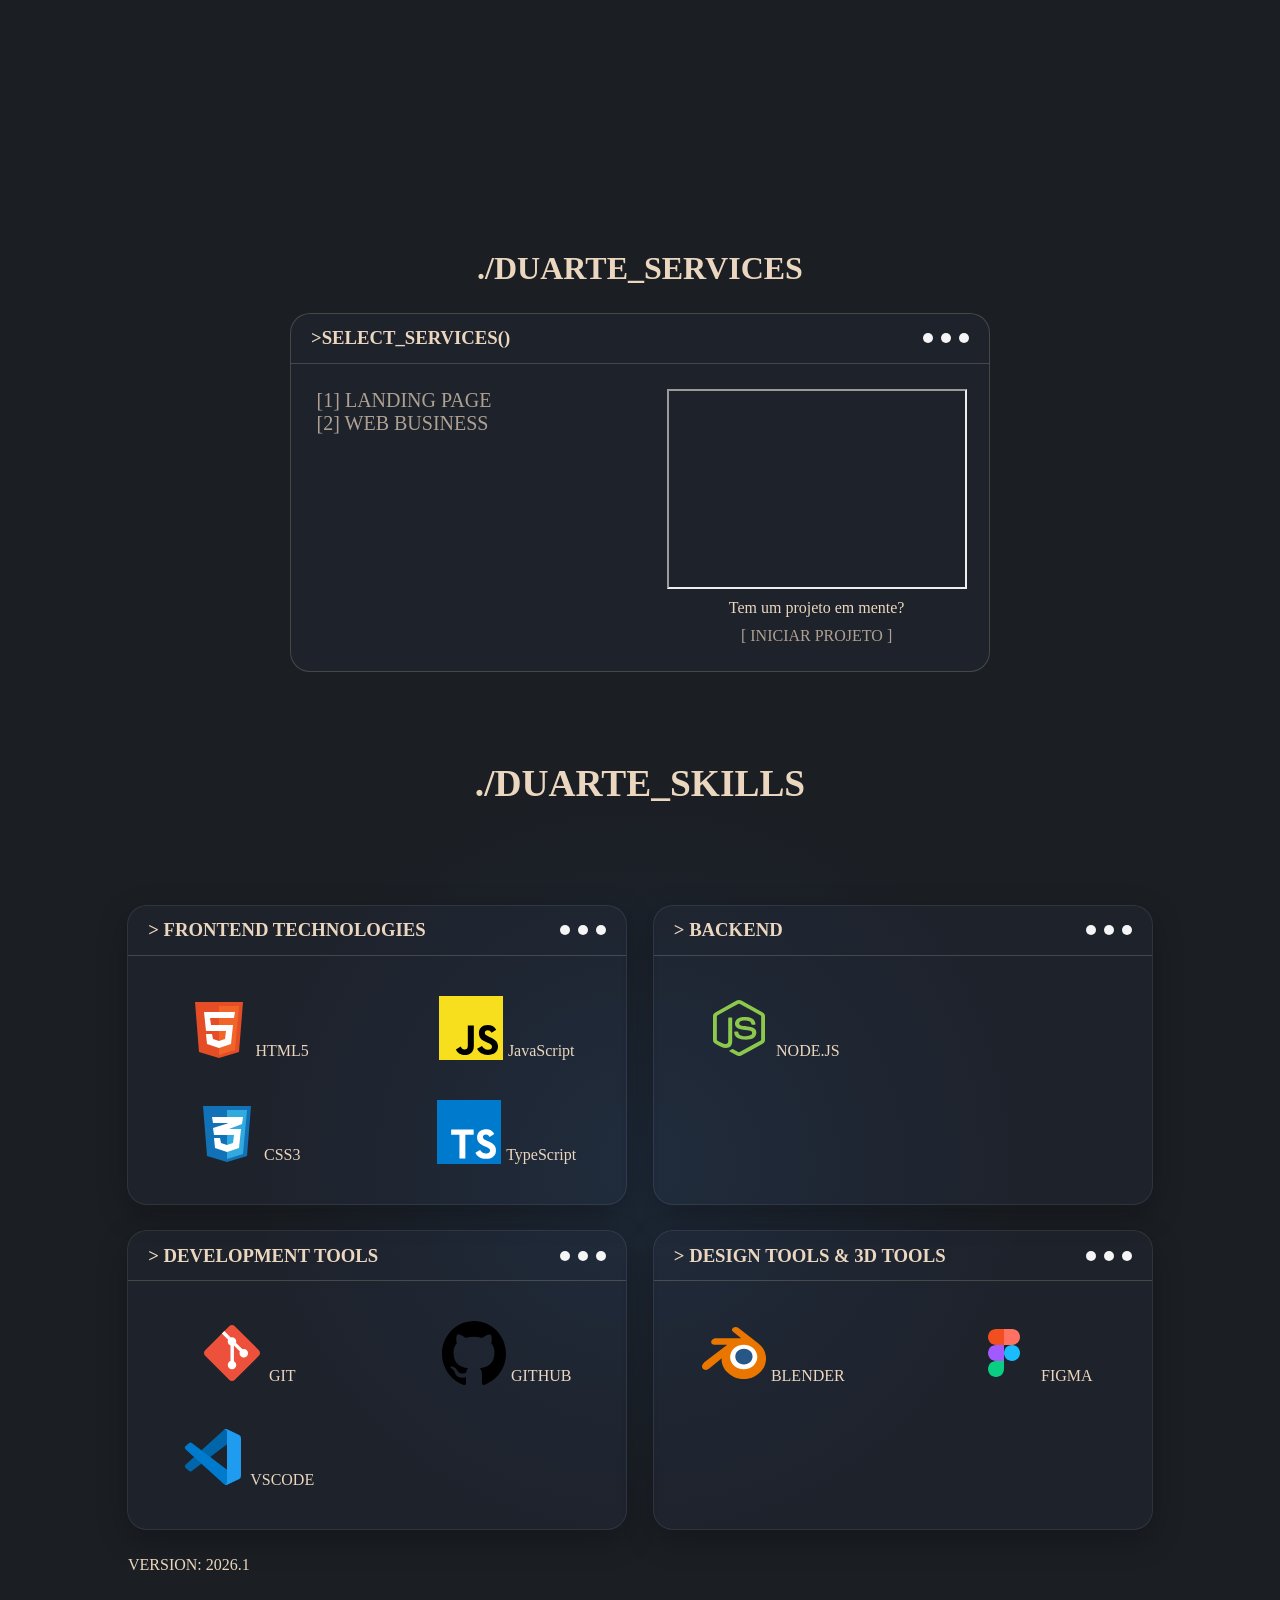
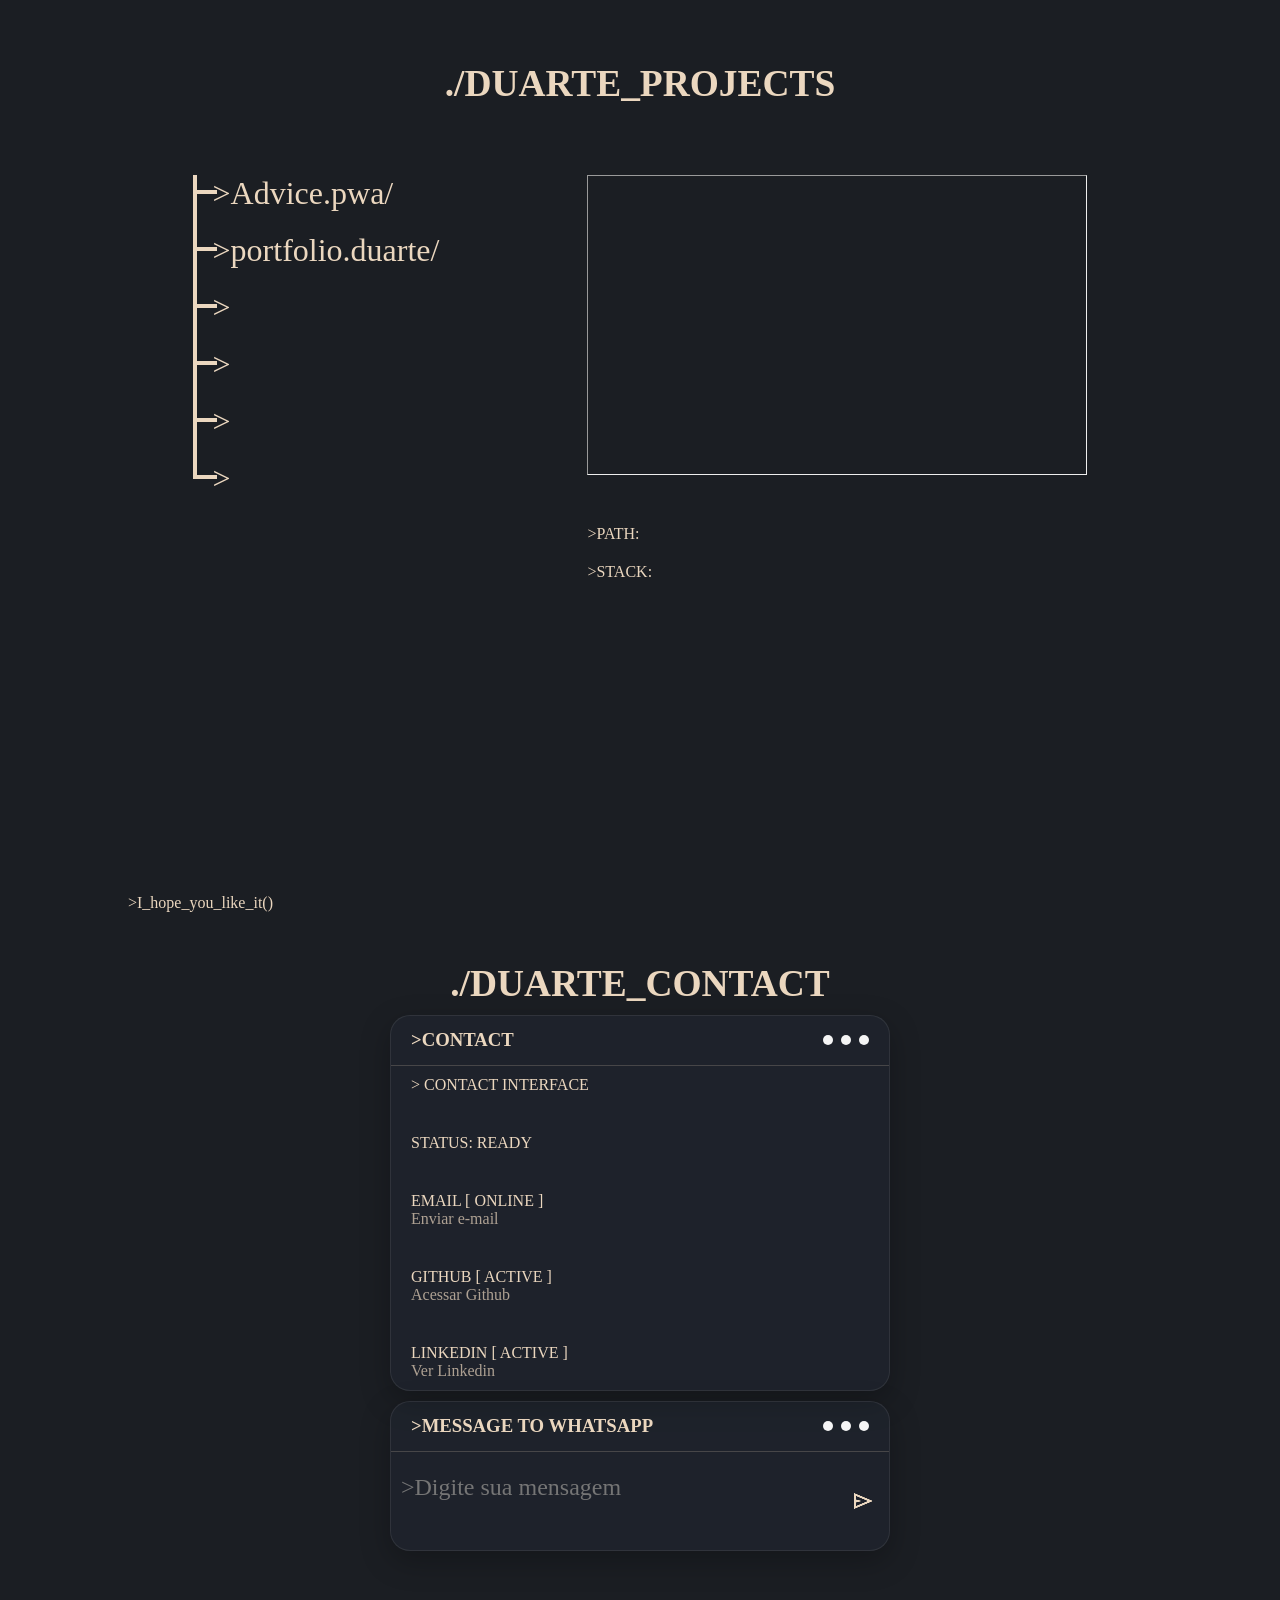
==== commit 6b0d8c06: "style: finish aboutMe section" ====
--- a/index.html
+++ b/index.html
@@ -92,9 +92,53 @@
           </div>
         </div>
       </section>
-      <!-- <section class="aboutMe" id="aboutMe">
+      <section class="aboutMe" id="aboutMe">
         <h3 class="section-title">./Duarte_About</h3>
-      </section> -->
+        <div class="aboutMe-container">
+          <div class="aboutMe-card">
+            <div class="card-header">
+              <h3>>ABOUT_ME()</h3>
+              <div class="meatball">
+                <span class="point"></span>
+                <span class="point"></span>
+                <span class="point"></span>
+              </div>
+            </div>
+            <div class="card-content-aboutMe">
+              <div class="left-card-aboutMe">
+                <img
+                  src="src/assets/images/result-sem-fundo.webp"
+                  alt=""
+                />
+                <div class="aboutMe-infos">
+                  <ul>
+                    <li><h2>PEDRO DUARTE.DEV</h2></li>
+                    <li><h3>Full Stack Developer | Web Developer</h3></li>
+                    <li><h3>Rio de Janeiro, Brasil</h3></li>
+                    <li><h3>STATUS: ● Disponível para projetos</h3></li>
+                  </ul>
+                </div>
+              </div>
+              <div class="right-card-aboutMe">
+                <p>
+                  Desenvolvo interfaces modernas e aplicações web com foco em
+                  experiência, performance e qualidade.
+                </p>
+                <p></p>
+                <p>COMO POSSO AJUDAR:</p>
+                <ul>
+                  <li>[ Websites Institucionais ]</li>
+                  <li>[ Landing Pages de Alta Conversão ]</li>
+                  <li>[ Aplicações Web ]</li>
+                </ul>
+                <p>VAMOS CONVERSAR?</p>
+                <a href="#projects">>VER_PROJETOS()</a>
+                <a href="#contact">>INICIAR_PROJETO(whatsapp)</a>
+              </div>
+            </div>
+          </div>
+        </div>
+      </section>
 
       <section class="services" id="services">
         <h3 class="section-title service-title">./Duarte_Services</h3>
@@ -134,7 +178,9 @@
                 </iframe>
                 <div class="service-start-options">
                   <p>Tem um projeto em mente?</p>
-                  <span class="service-start">[ INICIAR PROJETO ]</span>
+                  <a href="#contact" class="service-start"
+                    >[ INICIAR PROJETO ]</a
+                  >
                 </div>
               </div>
             </div>
--- a/src/styles/main.css
+++ b/src/styles/main.css
@@ -7,6 +7,7 @@
 @import url(components/footer.css);
 @import url(components/aside-bar.css);
 @import url(components/card.css);
+@import url(sections/aboutMe.css);
 @import url(sections/service.css);
 @import url(sections/skills.css);
 @import url(sections/projects.css);
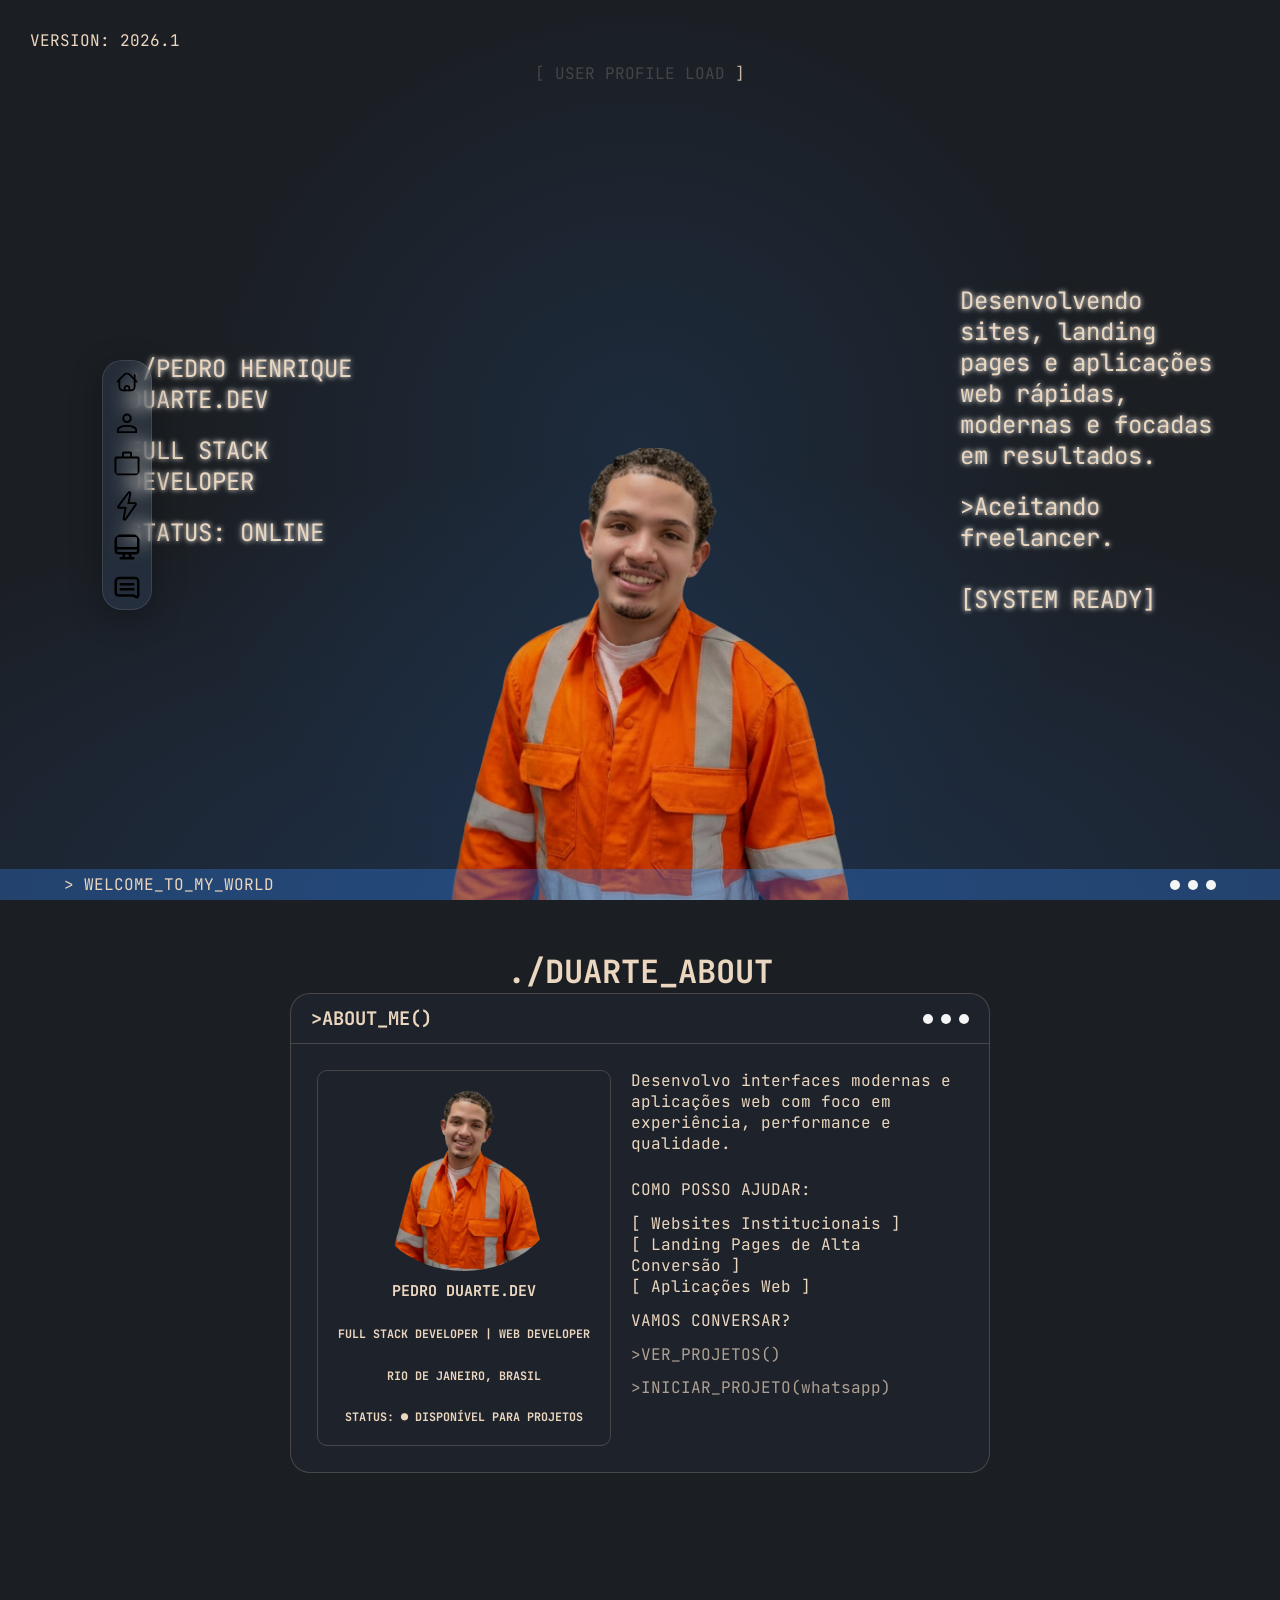
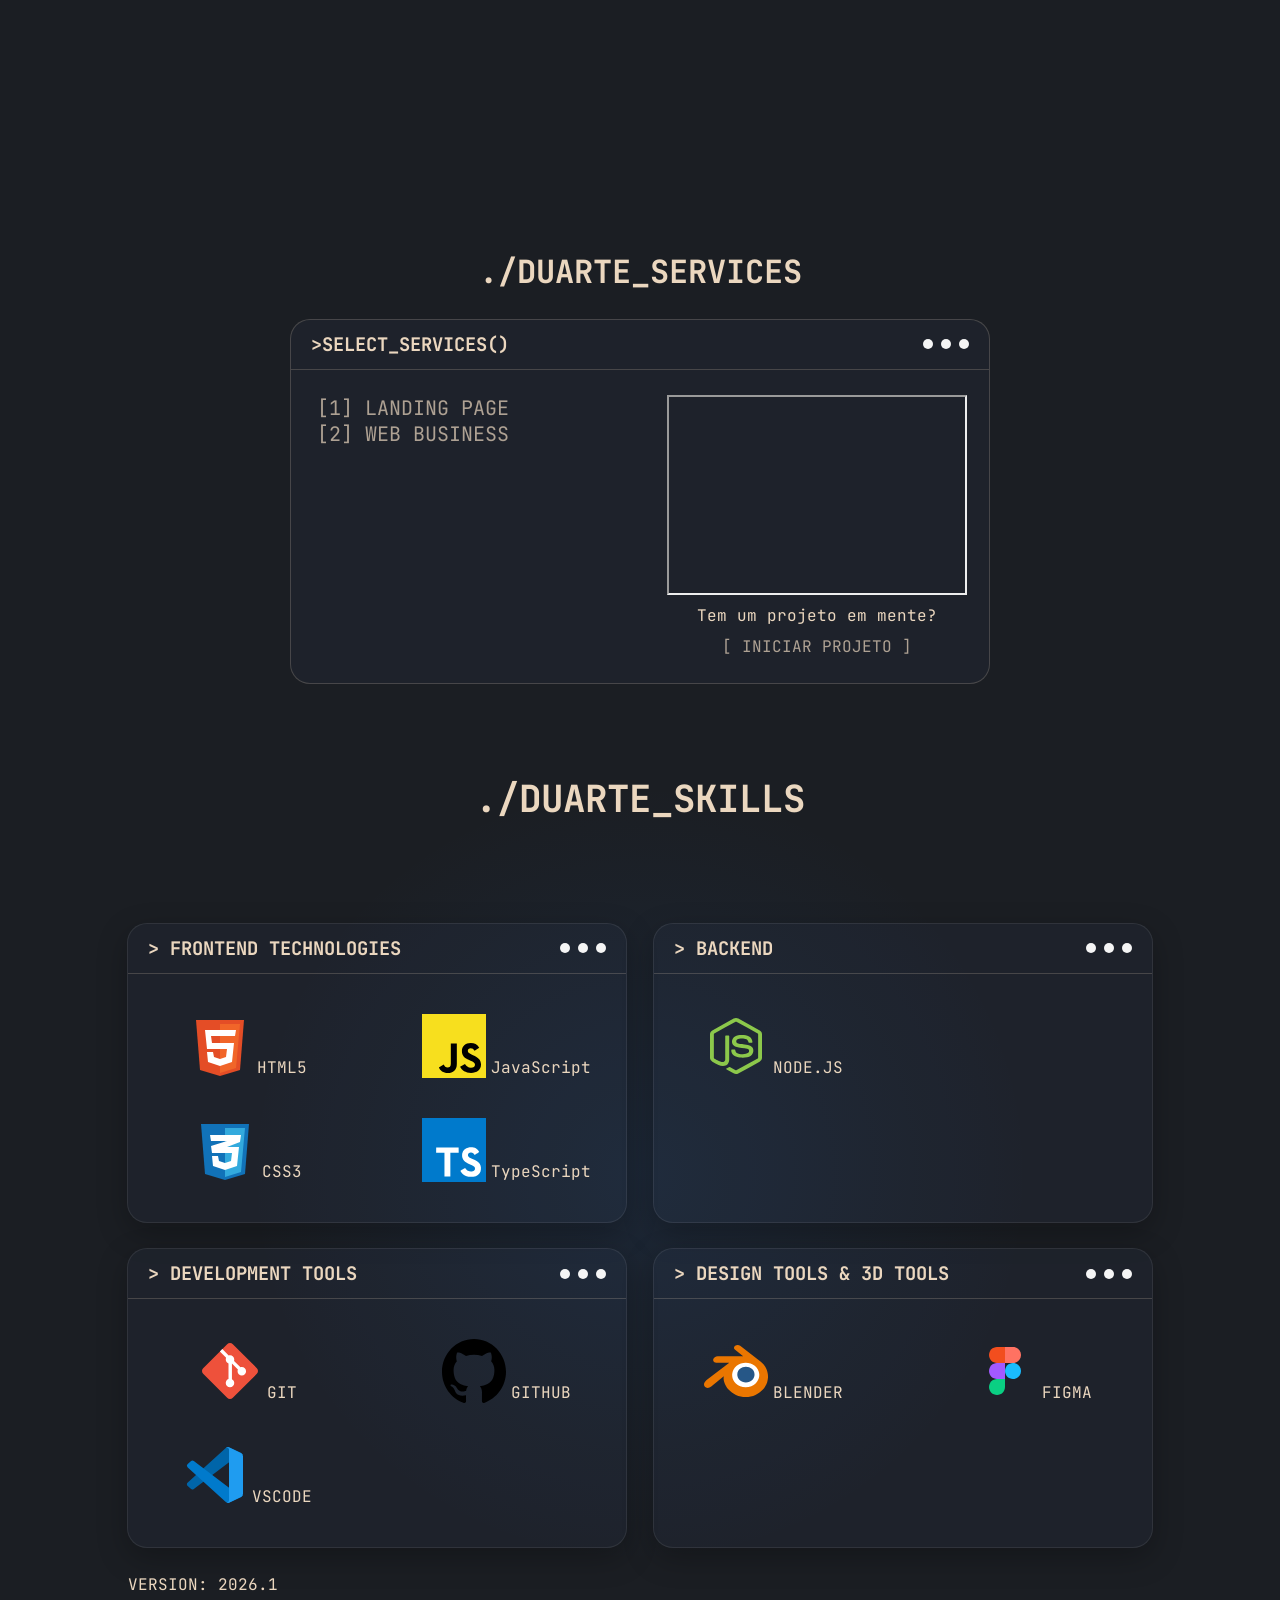
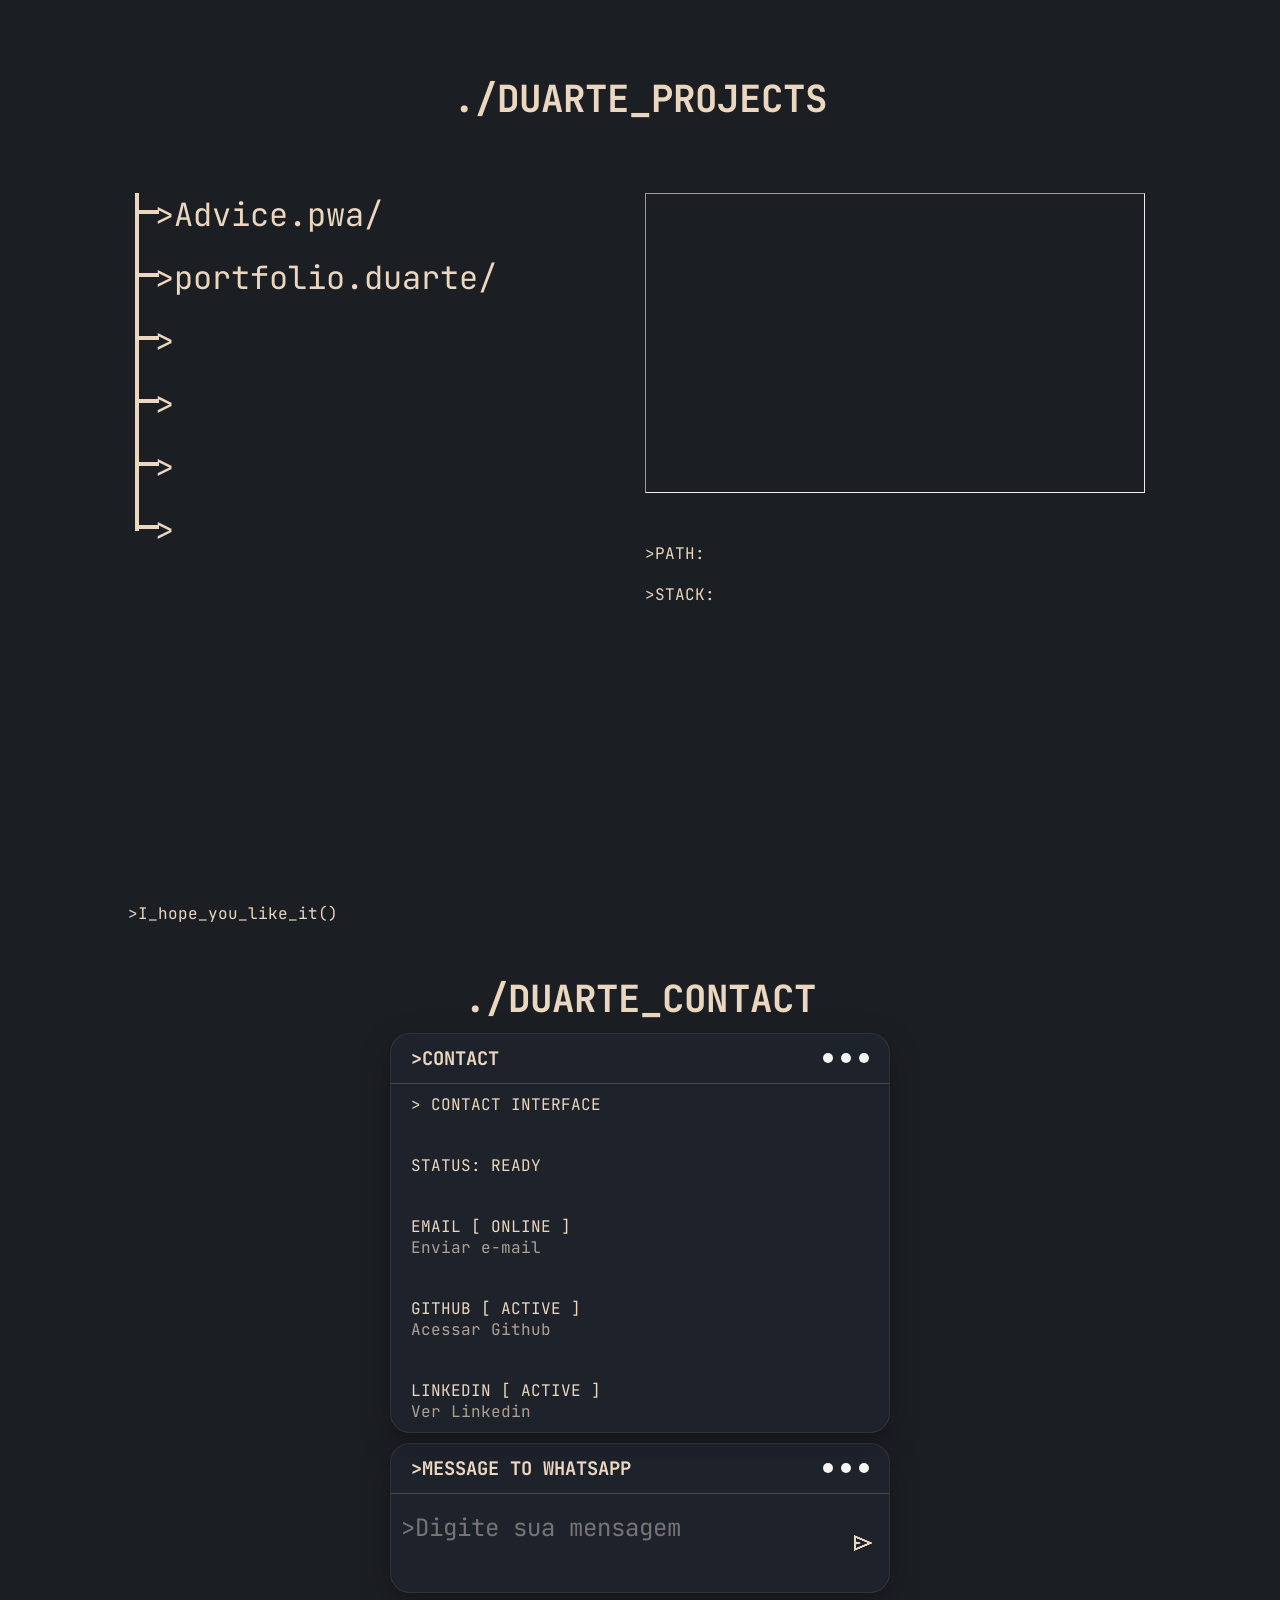
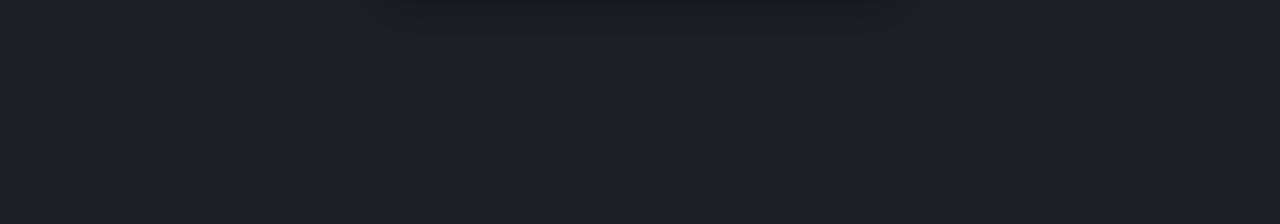
==== commit b542ef34: "style: adjust sideBar" ====
--- a/index.html
+++ b/index.html
@@ -13,27 +13,34 @@
         ><img
           src="src/assets/icons/home-20-svgrepo-com.svg"
           alt="Go to hero section"
-      /></a>
+      />
+      <p>Home</p>
+    </a>
+      <a href="#aboutMe"
+        ><img
+          src="src/assets/icons/person_48dp_000000_FILL0_wght400_GRAD0_opsz48.svg"
+          alt="Go to aboutMe section"
+      /><p>About</p></a>
       <a href="#services"
         ><img
           src="src/assets/icons/work_48dp_000000_FILL0_wght400_GRAD0_opsz48.svg"
           alt="Go to services section"
-      /></a>
+      /><p>Services</p></a>
       <a href="#skills"
         ><img
           src="src/assets/icons/energy-svgrepo-com.svg"
           alt="Go to skills section"
-      /></a>
+      /><p>Skills</p></a>
       <a href="#projects"
         ><img
           src="src/assets/icons/monitor-alt-1-svgrepo-com.svg"
           alt="Go to projects section"
-      /></a>
+      /><p>Projects</p></a>
       <a href="#contact"
         ><img
           src="src/assets/icons/message-square-lines-alt-svgrepo-com.svg"
           alt="Go to contact section"
-      /></a>
+      /><p>Contact</p></a>
     </aside>
     <main>
       <section id="hero">
@@ -106,10 +113,7 @@
             </div>
             <div class="card-content-aboutMe">
               <div class="left-card-aboutMe">
-                <img
-                  src="src/assets/images/result-sem-fundo.webp"
-                  alt=""
-                />
+                <img src="src/assets/images/result-sem-fundo.webp" alt="" />
                 <div class="aboutMe-infos">
                   <ul>
                     <li><h2>PEDRO DUARTE.DEV</h2></li>
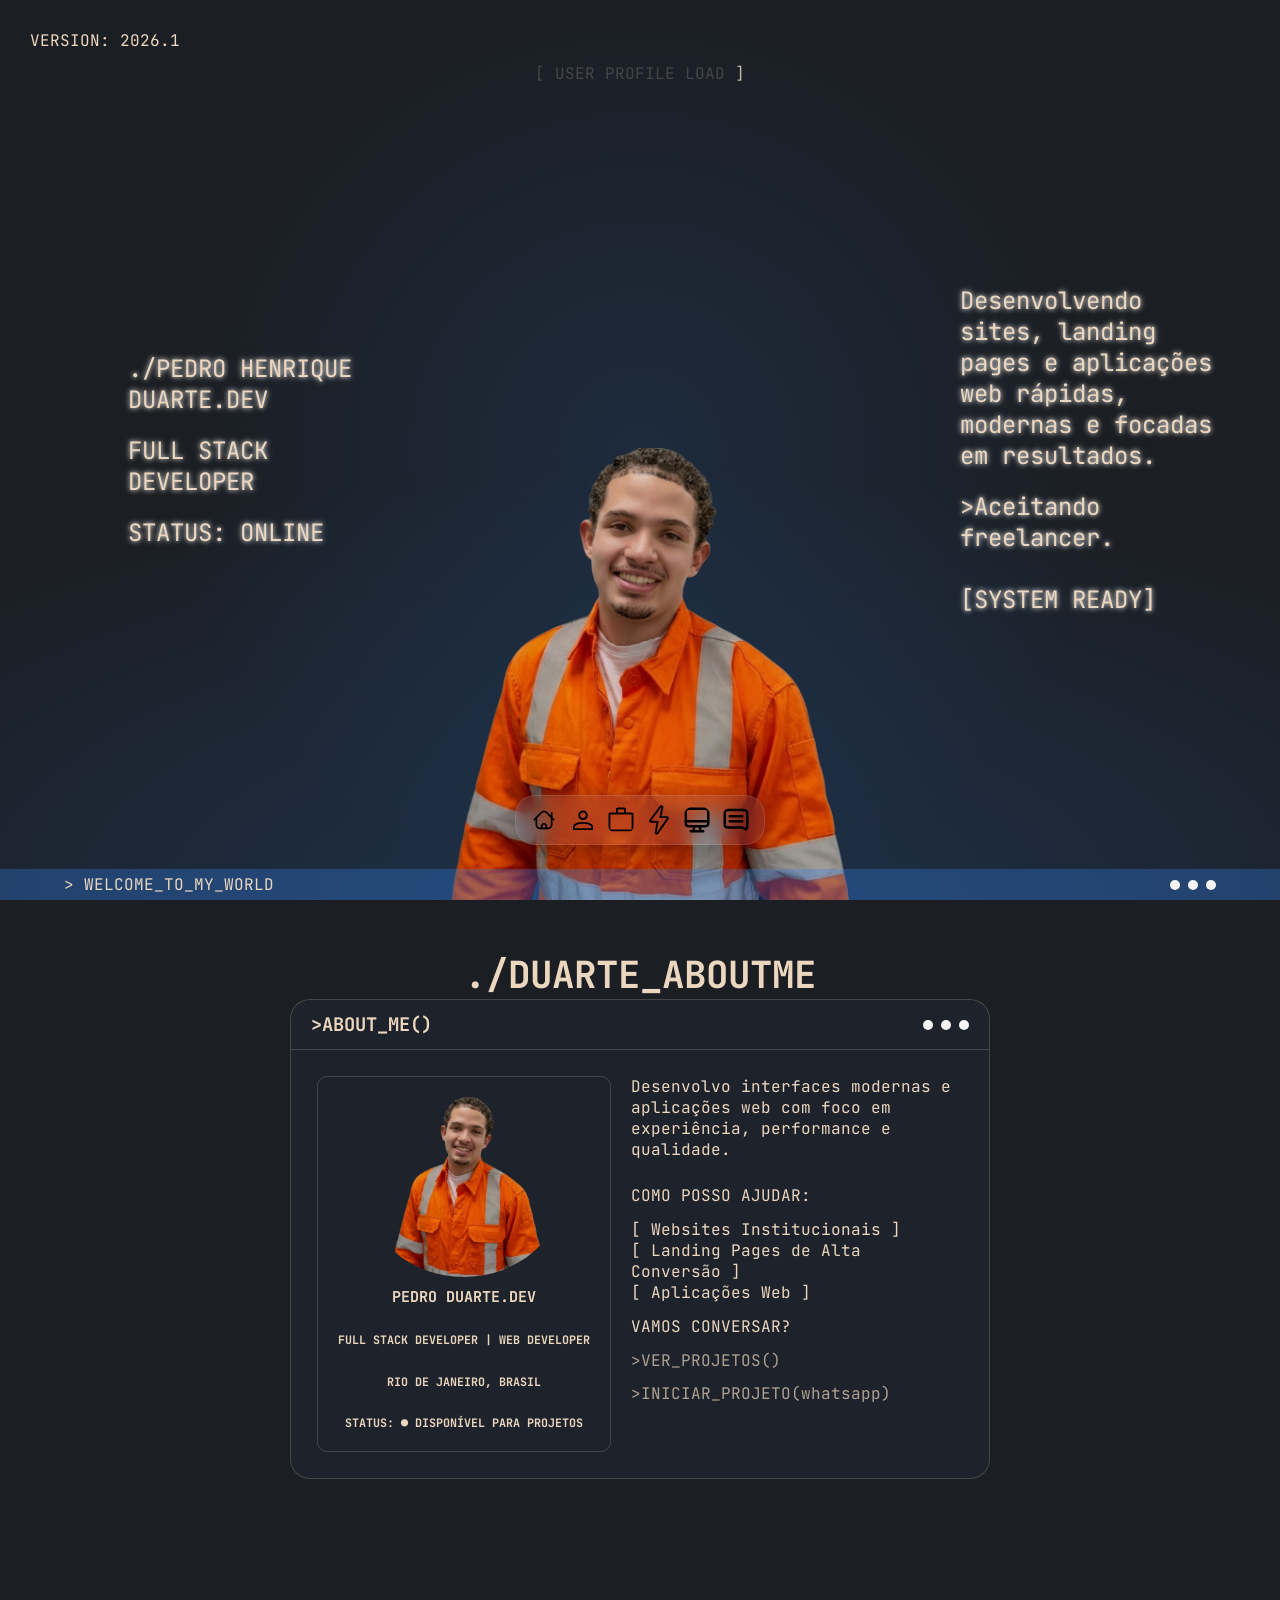
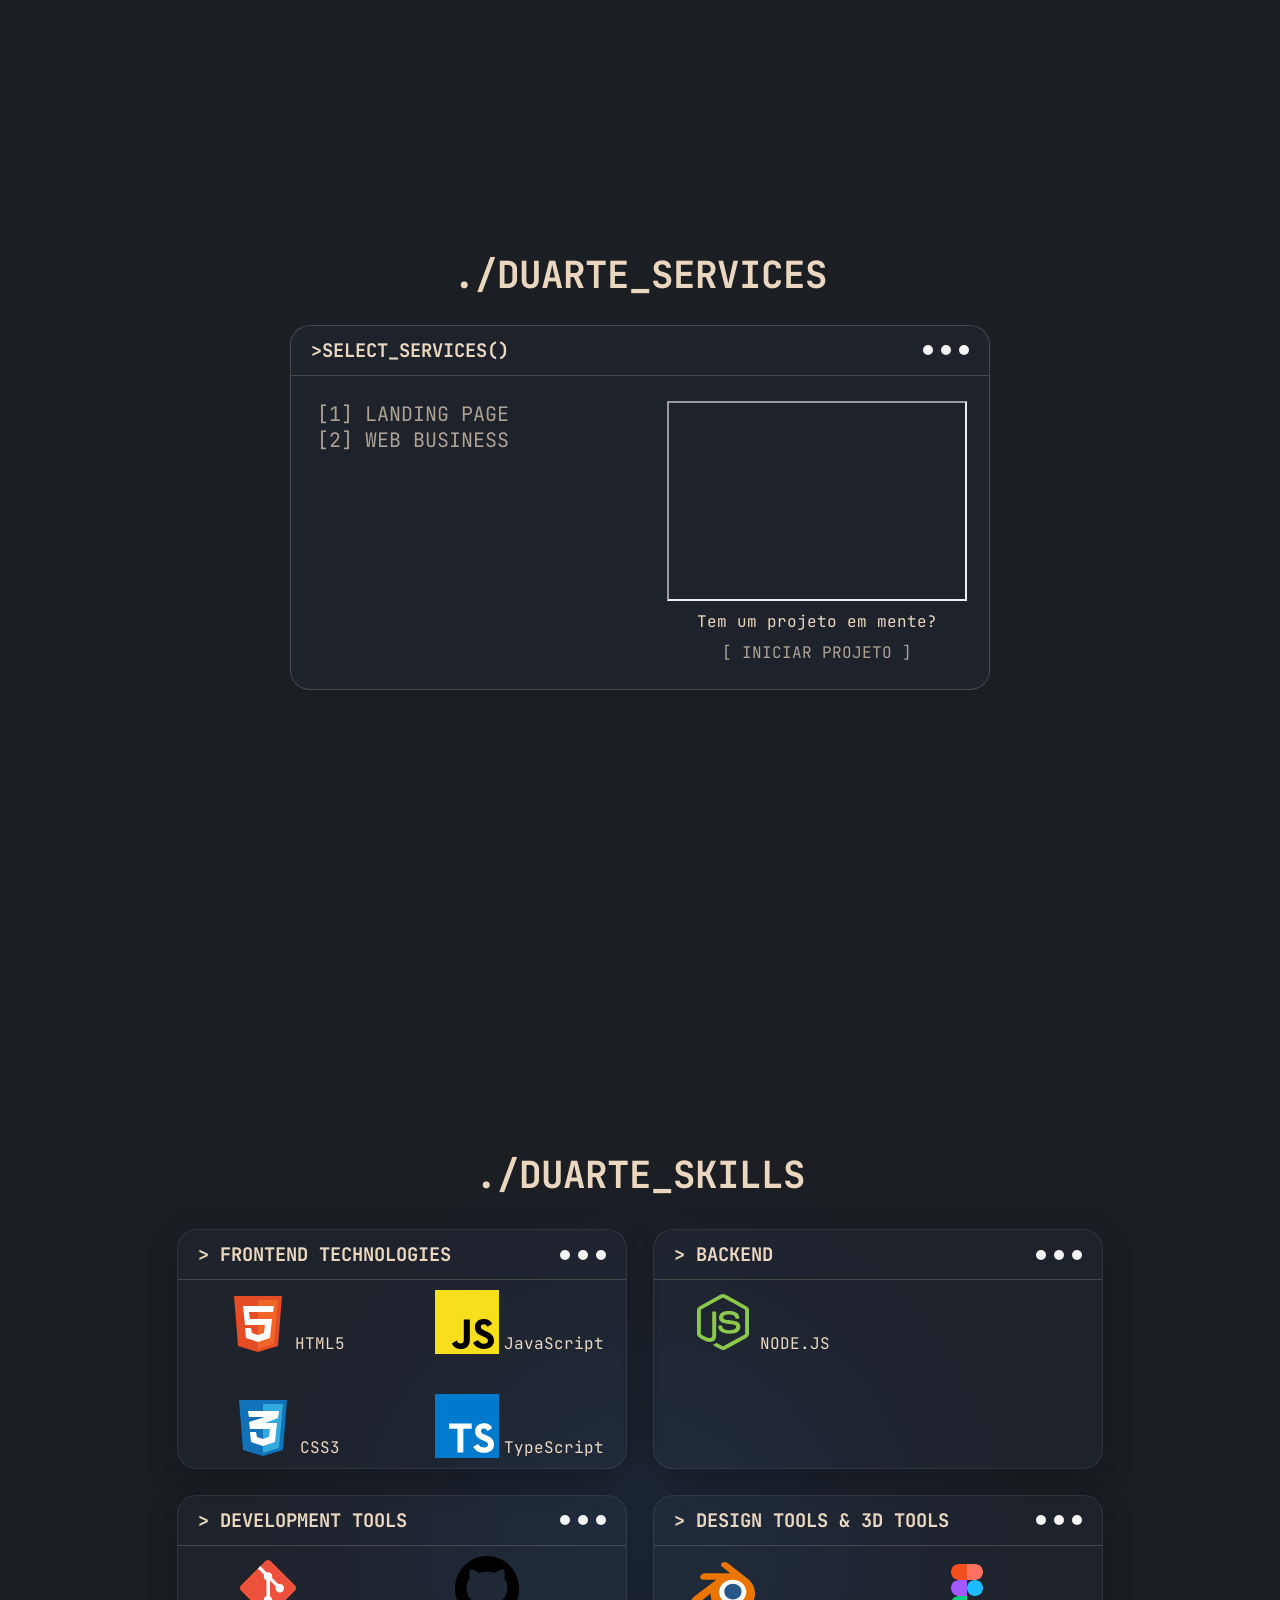
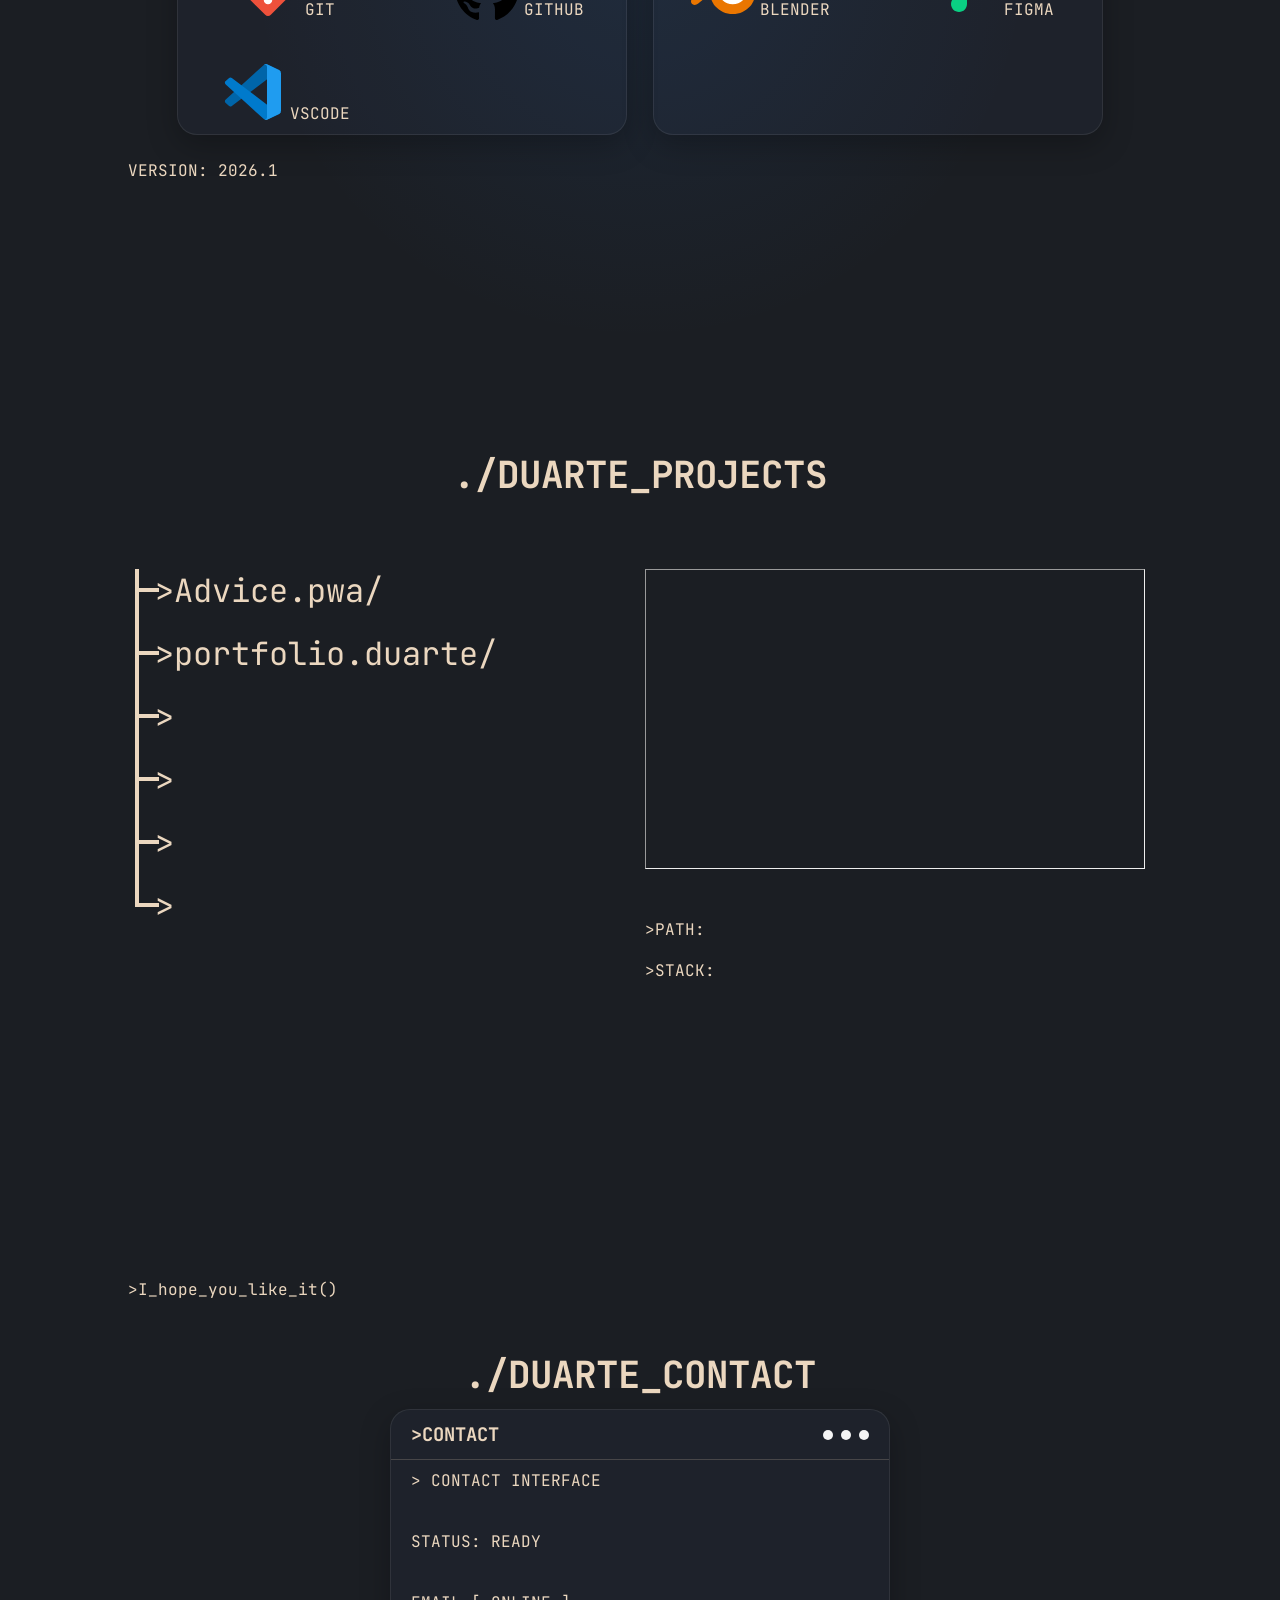
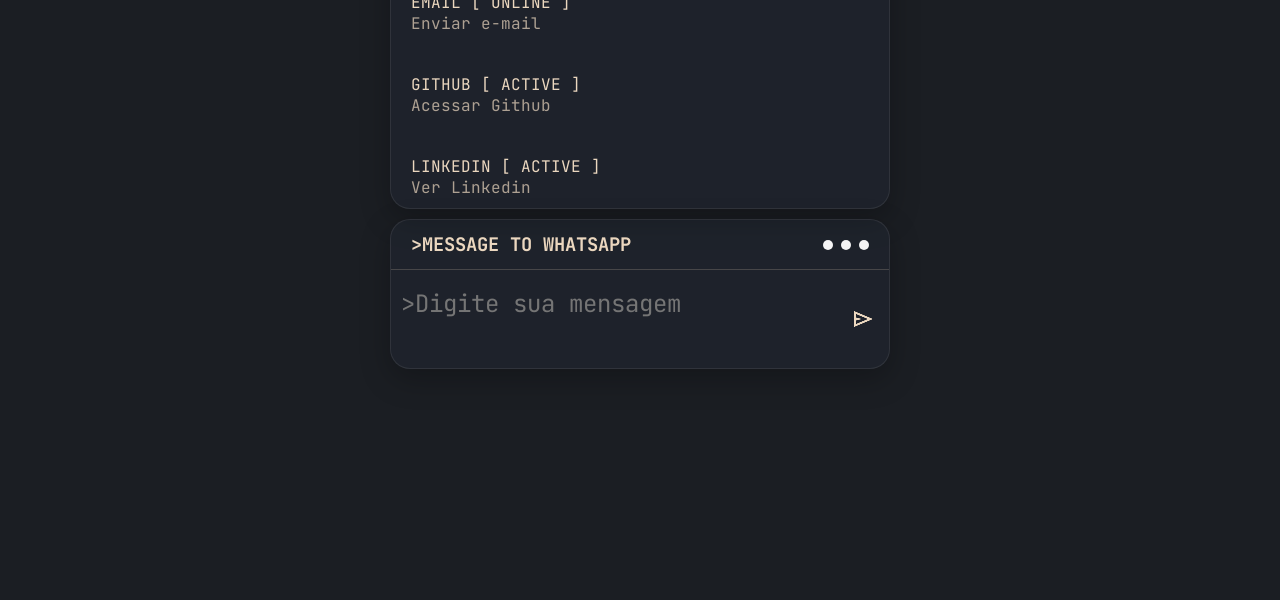
==== commit 9fa36e38: "style: adjust responsivite" ====
--- a/index.html
+++ b/index.html
@@ -100,7 +100,9 @@
         </div>
       </section>
       <section class="aboutMe" id="aboutMe">
-        <h3 class="section-title">./Duarte_About</h3>
+                <div class="section-title">
+          <h3>./Duarte_AboutMe</h3>
+        </div>
         <div class="aboutMe-container">
           <div class="aboutMe-card">
             <div class="card-header">
@@ -145,7 +147,9 @@
       </section>
 
       <section class="services" id="services">
-        <h3 class="section-title service-title">./Duarte_Services</h3>
+          <div class="section-title">
+          <h3>./Duarte_Services</h3>
+        </div>
         <div class="service-container">
           <div class="service-card">
             <div class="card-header">
